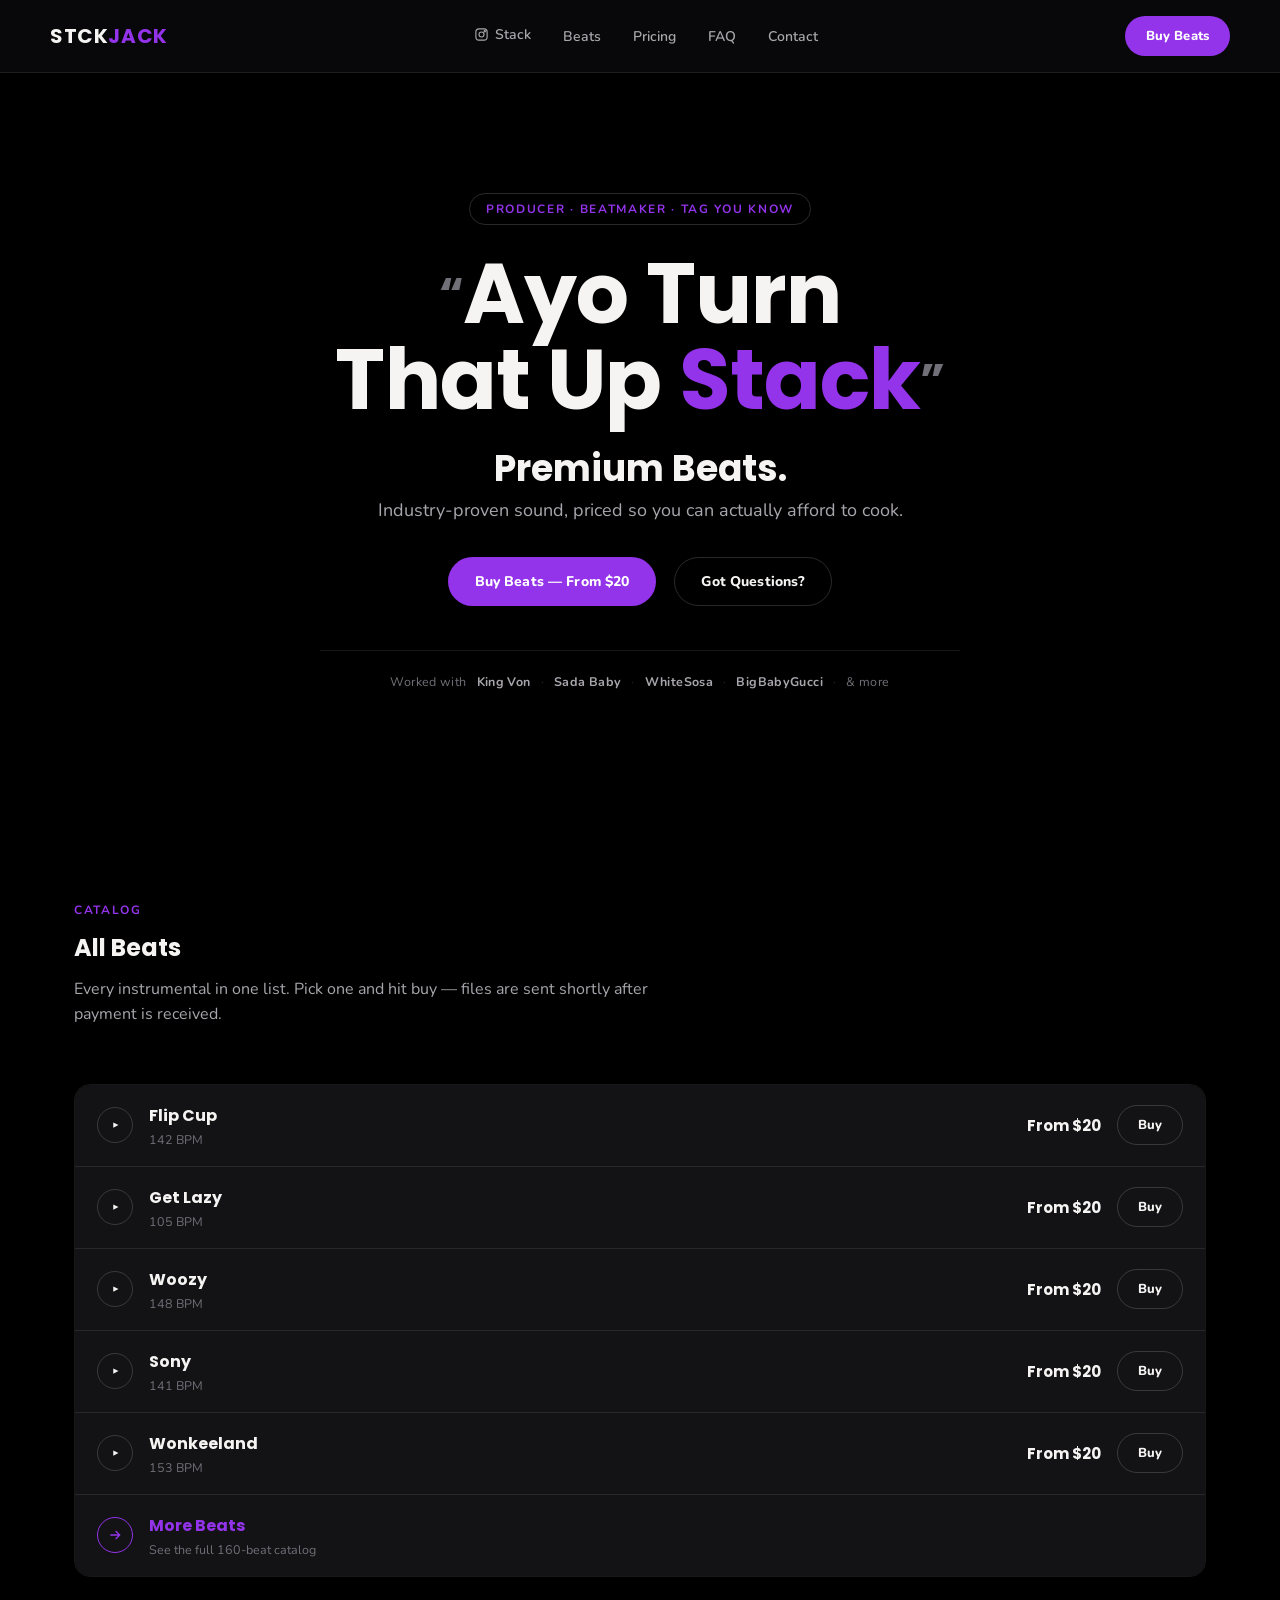
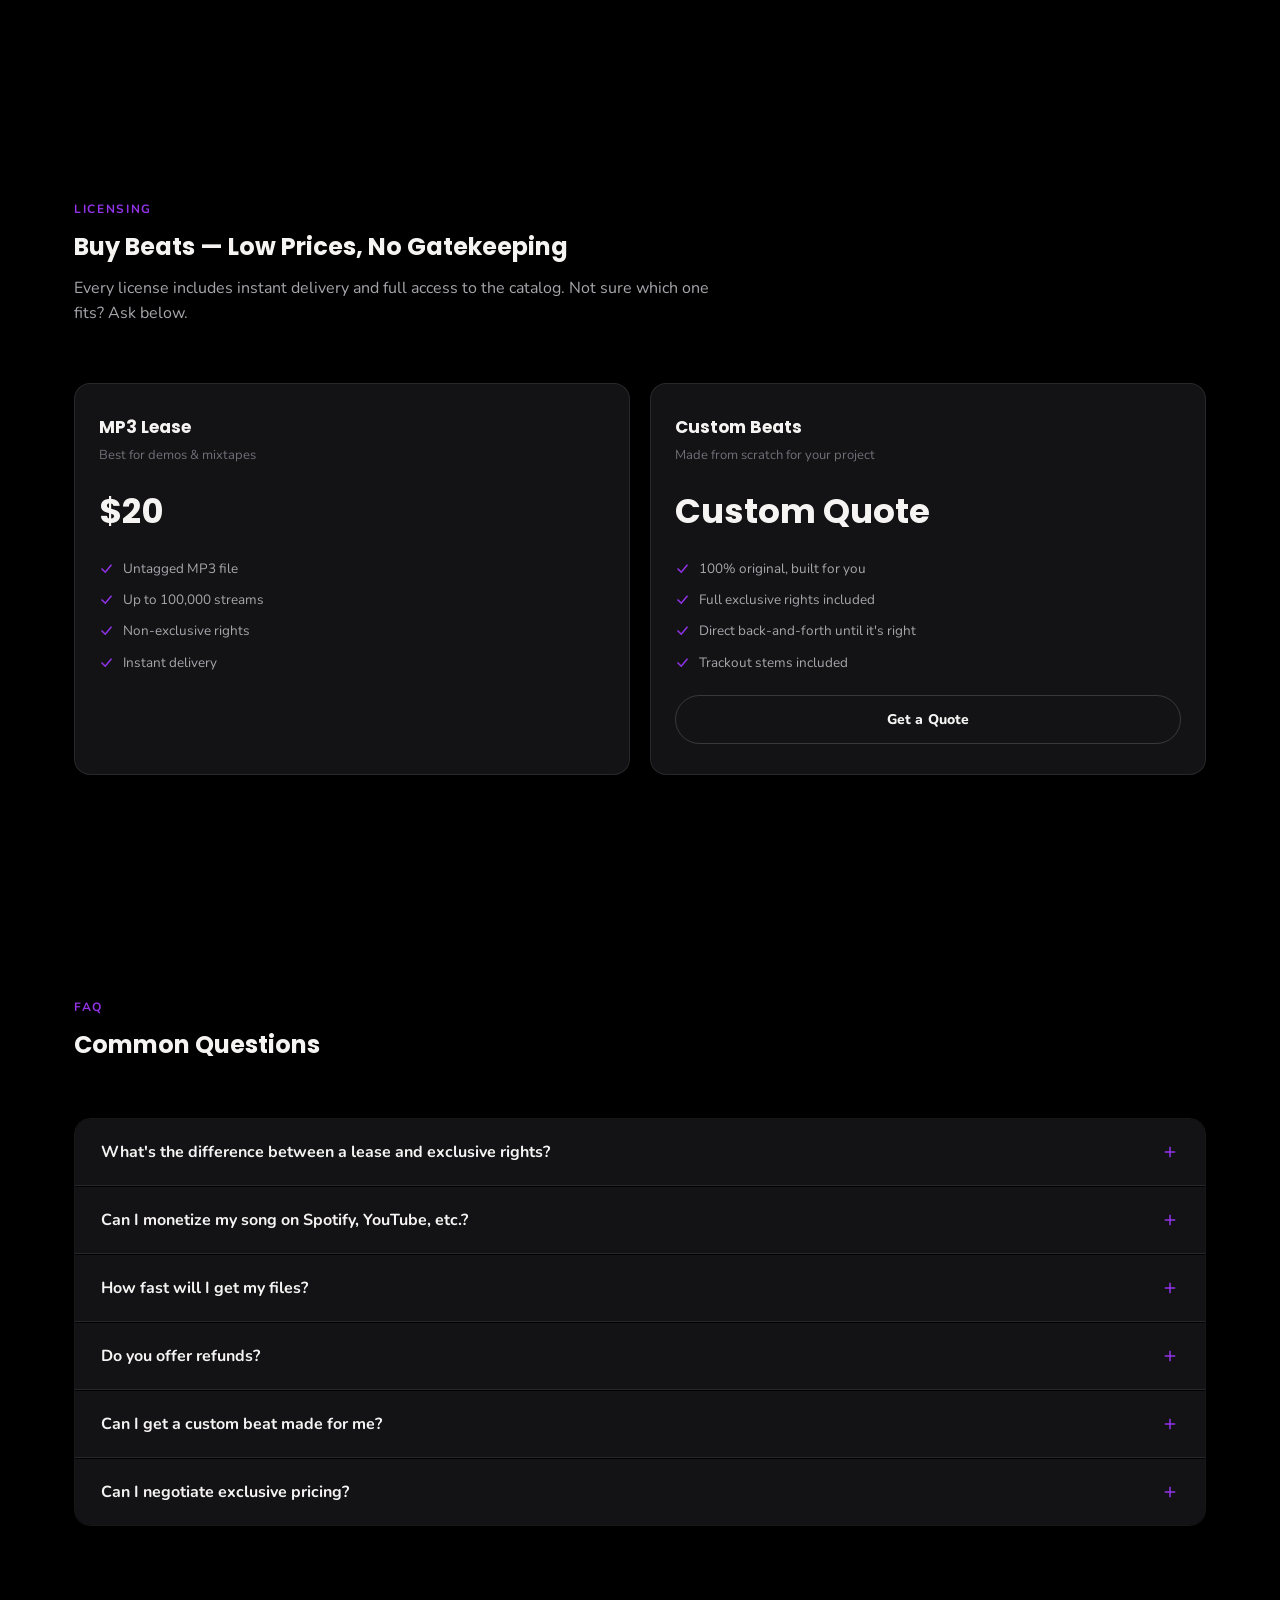
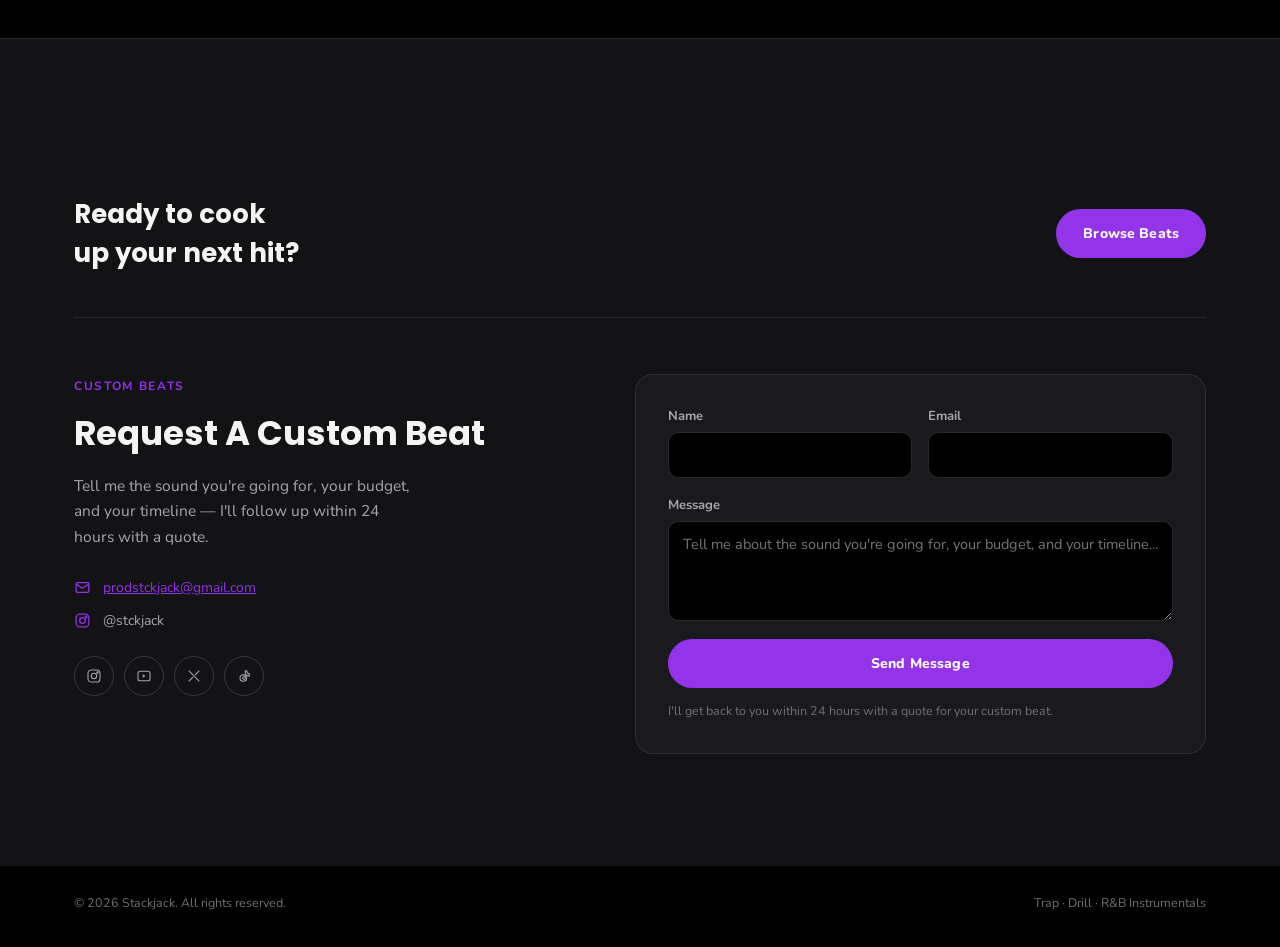
==== docs/index.html @ 5e38dd76 "Update catalog delivery note wording on both pages" ====
<!doctype html>
<html lang="en">
<head>
<meta charset="utf-8">
<meta name="viewport" content="width=device-width, initial-scale=1">
<title>Stackjack Beats</title>
<meta name="description" content="Trap, drill &amp; R&amp;B beats. Low prices, industry-proven sound.">
<link rel="preconnect" href="https://fonts.googleapis.com">
<link rel="stylesheet" href="https://fonts.googleapis.com/css2?family=Poppins:wght@500;600;700;800&family=Nunito:wght@400;600;700;800&display=swap">
<link rel="stylesheet" href="styles.css">
</head>
<body>
<nav class="nav">
  <div class="nav-inner">
    <a href="#top" class="logo"><span class="a">STCK</span><span class="b">JACK</span></a>
    <ul class="nav-links">
      <li>
        <a href="https://www.instagram.com/stckjack" target="_blank" rel="noopener" class="nav-ig">
          <svg width="15" height="15" viewBox="0 0 24 24" fill="none" stroke="currentColor" stroke-width="1.8"><rect x="3" y="3" width="18" height="18" rx="5"/><circle cx="12" cy="12" r="4"/><circle cx="17.2" cy="6.8" r="1"/></svg>
          Stack
        </a>
      </li>
      <li><a href="#beats">Beats</a></li>
      <li><a href="#pricing">Pricing</a></li>
      <li><a href="#faq">FAQ</a></li>
      <li><a href="#contact">Contact</a></li>
    </ul>
    <div class="nav-right">
      <a href="#beats" class="btn btn-primary btn-sm">Buy Beats</a>
    </div>
  </div>
</nav>

<header class="hero" id="top">
  <div class="hero-inner">
    <div class="hero-badge">
      <span class="eyebrow" style="padding:0;">Producer &middot; Beatmaker &middot; Tag You Know</span>
    </div>
    <h1 class="hero-headline">
      <span class="q">&ldquo;</span>Ayo Turn That Up <span class="hit">Stack</span><span class="q">&rdquo;</span>
    </h1>
    <p class="hero-sub"><span class="hero-sub-lead">Premium Beats.</span><br>Industry-proven sound, priced so you can actually afford to cook.</p>
    <div class="hero-ctas">
      <a href="#beats" class="btn btn-primary">Buy Beats &mdash; From $20</a>
      <a href="#faq" class="btn btn-ghost">Got Questions?</a>
    </div>
    <div class="hero-cred">
      <span>Worked with</span>
      <b>King Von</b><span class="dot">&middot;</span>
      <b>Sada Baby</b><span class="dot">&middot;</span>
      <b>WhiteSosa</b><span class="dot">&middot;</span>
      <b>BigBabyGucci</b><span class="dot">&middot;</span>
      <span>&amp; more</span>
    </div>
  </div>
</header>

<section class="section" id="beats">
  <div class="wrap">
    <div class="section-head">
      <span class="eyebrow">Catalog</span>
      <h2>All Beats</h2>
      <p>Every instrumental in one list. Pick one and hit buy — files are sent shortly after payment is received.</p>
    </div>
    <div class="beats-list">
      <!--
        ADD A BEAT: copy one .beat-row block (from <div class="beat-row"> to
        its closing </div>) and edit these spots:
          1. beat-row-title   -> the beat's name
          2. beat-row-tags    -> genre · BPM · key
          3. beat-row-price   -> what shows in the list
          4. data-beat        -> same name as the title (used in the email fallback)
          5. data-checkout-mp3 -> paste a Stripe Payment Link / Gumroad / Payhip URL
                                 here. Buy goes straight there -- leave it "" and Buy
                                 emails prodstckjack@gmail.com instead until you add
                                 one. (WAV Lease is turned off for now -- see beats.js
                                 if you bring it back later.)
          6. audio src        -> put a short (15-20s) MP3 preview clip in the
                                 previews/ folder next to this file, then set the
                                 <audio> tag's src to "previews/your-file-name.mp3".
                                 Previews load only when someone hits play (not on
                                 page load), so this scales fine to 100+ beats --
                                 unlike embedding audio directly in the page.
        Paste new blocks in any order — nothing else needs updating.
      -->
      <div class="beat-row">
        <button type="button" class="beat-row-play js-play" aria-label="Play preview of Flip Cup"><svg class="icon-play" width="14" height="14" viewBox="0 0 24 24" fill="none"><path d="M9 7.5L18 12L9 16.5V7.5Z" fill="currentColor"/></svg><svg class="icon-pause" width="14" height="14" viewBox="0 0 24 24" fill="none" style="display:none"><rect x="7" y="6" width="4" height="12" fill="currentColor"/><rect x="14" y="6" width="4" height="12" fill="currentColor"/></svg></button>
        <audio class="beat-audio" preload="none" src="previews/flip-cup.mp3"></audio>
        <div class="beat-row-info">
          <span class="beat-row-title">Flip Cup</span>
          <span class="beat-row-tags">142 BPM</span>
          <span class="beat-row-error">Preview unavailable — check the previews/ folder</span>
        </div>
        <span class="beat-row-price">From $20</span>
        <button type="button" class="btn btn-ghost btn-sm js-buy-track" data-beat="Flip Cup" data-checkout-mp3="">Buy</button>
      </div>
      <div class="beat-row">
        <button type="button" class="beat-row-play js-play" aria-label="Play preview of Get Lazy"><svg class="icon-play" width="14" height="14" viewBox="0 0 24 24" fill="none"><path d="M9 7.5L18 12L9 16.5V7.5Z" fill="currentColor"/></svg><svg class="icon-pause" width="14" height="14" viewBox="0 0 24 24" fill="none" style="display:none"><rect x="7" y="6" width="4" height="12" fill="currentColor"/><rect x="14" y="6" width="4" height="12" fill="currentColor"/></svg></button>
        <audio class="beat-audio" preload="none" src="previews/get-lazy.mp3"></audio>
        <div class="beat-row-info">
          <span class="beat-row-title">Get Lazy</span>
          <span class="beat-row-tags">105 BPM</span>
          <span class="beat-row-error">Preview unavailable — check the previews/ folder</span>
        </div>
        <span class="beat-row-price">From $20</span>
        <button type="button" class="btn btn-ghost btn-sm js-buy-track" data-beat="Get Lazy" data-checkout-mp3="">Buy</button>
      </div>
      <div class="beat-row">
        <button type="button" class="beat-row-play js-play" aria-label="Play preview of Woozy"><svg class="icon-play" width="14" height="14" viewBox="0 0 24 24" fill="none"><path d="M9 7.5L18 12L9 16.5V7.5Z" fill="currentColor"/></svg><svg class="icon-pause" width="14" height="14" viewBox="0 0 24 24" fill="none" style="display:none"><rect x="7" y="6" width="4" height="12" fill="currentColor"/><rect x="14" y="6" width="4" height="12" fill="currentColor"/></svg></button>
        <audio class="beat-audio" preload="none" src="previews/woozy.mp3"></audio>
        <div class="beat-row-info">
          <span class="beat-row-title">Woozy</span>
          <span class="beat-row-tags">148 BPM</span>
          <span class="beat-row-error">Preview unavailable — check the previews/ folder</span>
        </div>
        <span class="beat-row-price">From $20</span>
        <button type="button" class="btn btn-ghost btn-sm js-buy-track" data-beat="Woozy" data-checkout-mp3="">Buy</button>
      </div>
      <div class="beat-row">
        <button type="button" class="beat-row-play js-play" aria-label="Play preview of Sony"><svg class="icon-play" width="14" height="14" viewBox="0 0 24 24" fill="none"><path d="M9 7.5L18 12L9 16.5V7.5Z" fill="currentColor"/></svg><svg class="icon-pause" width="14" height="14" viewBox="0 0 24 24" fill="none" style="display:none"><rect x="7" y="6" width="4" height="12" fill="currentColor"/><rect x="14" y="6" width="4" height="12" fill="currentColor"/></svg></button>
        <audio class="beat-audio" preload="none" src="previews/sony.mp3"></audio>
        <div class="beat-row-info">
          <span class="beat-row-title">Sony</span>
          <span class="beat-row-tags">141 BPM</span>
          <span class="beat-row-error">Preview unavailable — check the previews/ folder</span>
        </div>
        <span class="beat-row-price">From $20</span>
        <button type="button" class="btn btn-ghost btn-sm js-buy-track" data-beat="Sony" data-checkout-mp3="">Buy</button>
      </div>
      <div class="beat-row">
        <button type="button" class="beat-row-play js-play" aria-label="Play preview of Wonkeeland"><svg class="icon-play" width="14" height="14" viewBox="0 0 24 24" fill="none"><path d="M9 7.5L18 12L9 16.5V7.5Z" fill="currentColor"/></svg><svg class="icon-pause" width="14" height="14" viewBox="0 0 24 24" fill="none" style="display:none"><rect x="7" y="6" width="4" height="12" fill="currentColor"/><rect x="14" y="6" width="4" height="12" fill="currentColor"/></svg></button>
        <audio class="beat-audio" preload="none" src="previews/wonkeeland.mp3"></audio>
        <div class="beat-row-info">
          <span class="beat-row-title">Wonkeeland</span>
          <span class="beat-row-tags">153 BPM</span>
          <span class="beat-row-error">Preview unavailable — check the previews/ folder</span>
        </div>
        <span class="beat-row-price">From $20</span>
        <button type="button" class="btn btn-ghost btn-sm js-buy-track" data-beat="Wonkeeland" data-checkout-mp3="">Buy</button>
      </div>
      <a href="beats.html" class="beat-row beat-row-more">
        <div class="beat-row-more-icon">
          <svg width="16" height="16" viewBox="0 0 24 24" fill="none" stroke="currentColor" stroke-width="2"><path d="M5 12h14M13 6l6 6-6 6"/></svg>
        </div>
        <div class="beat-row-info">
          <span class="beat-row-title">More Beats</span>
          <span class="beat-row-tags">See the full 160-beat catalog</span>
        </div>
      </a>
    </div>
  </div>
</section>

<section class="section" id="pricing">
  <div class="wrap">
    <div class="section-head">
      <span class="eyebrow">Licensing</span>
      <h2>Buy Beats — Low Prices, No Gatekeeping</h2>
      <p>Every license includes instant delivery and full access to the catalog. Not sure which one fits? Ask below.</p>
    </div>
    <div class="pricing-grid">
      <div class="price-card">
        <div class="price-head">
          <h3>MP3 Lease</h3>
          <p class="note">Best for demos &amp; mixtapes</p>
        </div>
        <div class="price-amount">$20</div>
        <ul class="price-features">
          <li><svg width="15" height="15" viewBox="0 0 24 24" fill="none" stroke="currentColor" stroke-width="2.4"><path d="M4 12l6 6L20 6"/></svg>Untagged MP3 file</li>
          <li><svg width="15" height="15" viewBox="0 0 24 24" fill="none" stroke="currentColor" stroke-width="2.4"><path d="M4 12l6 6L20 6"/></svg>Up to 100,000 streams</li>
          <li><svg width="15" height="15" viewBox="0 0 24 24" fill="none" stroke="currentColor" stroke-width="2.4"><path d="M4 12l6 6L20 6"/></svg>Non-exclusive rights</li>
          <li><svg width="15" height="15" viewBox="0 0 24 24" fill="none" stroke="currentColor" stroke-width="2.4"><path d="M4 12l6 6L20 6"/></svg>Instant delivery</li>
        </ul>
      </div>

      <div class="price-card">
        <div class="price-head">
          <h3>Custom Beats</h3>
          <p class="note">Made from scratch for your project</p>
        </div>
        <div class="price-amount">Custom Quote</div>
        <ul class="price-features">
          <li><svg width="15" height="15" viewBox="0 0 24 24" fill="none" stroke="currentColor" stroke-width="2.4"><path d="M4 12l6 6L20 6"/></svg>100% original, built for you</li>
          <li><svg width="15" height="15" viewBox="0 0 24 24" fill="none" stroke="currentColor" stroke-width="2.4"><path d="M4 12l6 6L20 6"/></svg>Full exclusive rights included</li>
          <li><svg width="15" height="15" viewBox="0 0 24 24" fill="none" stroke="currentColor" stroke-width="2.4"><path d="M4 12l6 6L20 6"/></svg>Direct back-and-forth until it's right</li>
          <li><svg width="15" height="15" viewBox="0 0 24 24" fill="none" stroke="currentColor" stroke-width="2.4"><path d="M4 12l6 6L20 6"/></svg>Trackout stems included</li>
        </ul>
        <button type="button" class="btn btn-ghost btn-block js-buy" data-license="Custom Beats">Get a Quote</button>
      </div>
    </div>
  </div>
</section>

<section class="section" id="faq">
  <div class="wrap">
    <div class="section-head">
      <span class="eyebrow">FAQ</span>
      <h2>Common Questions</h2>
    </div>
    <div class="faq-list">
      <div class="faq-item" data-open="false">
        <button type="button" class="faq-q">What's the difference between a lease and exclusive rights?
          <svg width="18" height="18" viewBox="0 0 24 24" fill="none" stroke="currentColor" stroke-width="2"><path d="M12 5v14M5 12h14"/></svg>
        </button>
        <div class="faq-a"><div class="faq-a-inner">A lease gives you non-exclusive use of a beat up to a set stream/sale cap — other artists can still license the same instrumental. Exclusive rights pull the beat from the store entirely and sell it to you only, with full ownership.</div></div>
      </div>
      <div class="faq-item" data-open="false">
        <button type="button" class="faq-q">Can I monetize my song on Spotify, YouTube, etc.?
          <svg width="18" height="18" viewBox="0 0 24 24" fill="none" stroke="currentColor" stroke-width="2"><path d="M12 5v14M5 12h14"/></svg>
        </button>
        <div class="faq-a"><div class="faq-a-inner">Yes. Every license — lease or exclusive — includes commercial use rights, so you can release, distribute, and monetize your song on any platform.</div></div>
      </div>
      <div class="faq-item" data-open="false">
        <button type="button" class="faq-q">How fast will I get my files?
          <svg width="18" height="18" viewBox="0 0 24 24" fill="none" stroke="currentColor" stroke-width="2"><path d="M12 5v14M5 12h14"/></svg>
        </button>
        <div class="faq-a"><div class="faq-a-inner">Fast — once your payment goes through, you'll get your beat by email, usually within a few hours.</div></div>
      </div>
      <div class="faq-item" data-open="false">
        <button type="button" class="faq-q">Do you offer refunds?
          <svg width="18" height="18" viewBox="0 0 24 24" fill="none" stroke="currentColor" stroke-width="2"><path d="M12 5v14M5 12h14"/></svg>
        </button>
        <div class="faq-a"><div class="faq-a-inner">Because files are delivered digitally, sales are final once a download link is sent. Message me before buying if you want to make sure a beat's the right fit first.</div></div>
      </div>
      <div class="faq-item" data-open="false">
        <button type="button" class="faq-q">Can I get a custom beat made for me?
          <svg width="18" height="18" viewBox="0 0 24 24" fill="none" stroke="currentColor" stroke-width="2"><path d="M12 5v14M5 12h14"/></svg>
        </button>
        <div class="faq-a"><div class="faq-a-inner">Absolutely — use the contact form below and let me know the sound you're going for, your budget, and your timeline.</div></div>
      </div>
      <div class="faq-item" data-open="false">
        <button type="button" class="faq-q">Can I negotiate exclusive pricing?
          <svg width="18" height="18" viewBox="0 0 24 24" fill="none" stroke="currentColor" stroke-width="2"><path d="M12 5v14M5 12h14"/></svg>
        </button>
        <div class="faq-a"><div class="faq-a-inner">Exclusive pricing depends on the beat and how it's already been used. Send a message with the beat name and I'll get back to you with a quote.</div></div>
      </div>
    </div>
  </div>
</section>

<section class="section contact-section" id="contact">
  <div class="wrap">
    <div class="footer-cta">
      <h3>Ready to cook up your next hit?</h3>
      <a href="#beats" class="btn btn-primary">Browse Beats</a>
    </div>
    <div class="contact-grid" style="margin-top:56px;">
      <div class="contact-copy">
        <span class="eyebrow">Custom Beats</span>
        <h2 style="margin-top:12px;">Request A Custom Beat</h2>
        <p>Tell me the sound you're going for, your budget, and your timeline — I'll follow up within 24 hours with a quote.</p>
        <div class="contact-detail">
          <svg width="17" height="17" viewBox="0 0 24 24" fill="none" stroke="currentColor" stroke-width="1.8"><rect x="3" y="5" width="18" height="14" rx="2"/><path d="M3 7l9 6 9-6"/></svg>
          <a href="mailto:prodstckjack@gmail.com">prodstckjack@gmail.com</a>
        </div>
        <div class="contact-detail">
          <svg width="17" height="17" viewBox="0 0 24 24" fill="none" stroke="currentColor" stroke-width="1.8"><rect x="3" y="3" width="18" height="18" rx="5"/><circle cx="12" cy="12" r="4"/><circle cx="17.2" cy="6.8" r="1"/></svg>
          <span>@stckjack</span>
        </div>
        <div class="social-row">
          <a href="#" class="social-btn" aria-label="Instagram">
            <svg width="16" height="16" viewBox="0 0 24 24" fill="none" stroke="currentColor" stroke-width="1.6"><rect x="3" y="3" width="18" height="18" rx="5"/><circle cx="12" cy="12" r="4"/><circle cx="17.2" cy="6.8" r="1"/></svg>
          </a>
          <a href="#" class="social-btn" aria-label="YouTube">
            <svg width="16" height="16" viewBox="0 0 24 24" fill="none" stroke="currentColor" stroke-width="1.6"><rect x="3" y="5" width="18" height="14" rx="3"/><path d="M10 9.5L14.5 12L10 14.5V9.5Z" fill="currentColor" stroke="none"/></svg>
          </a>
          <a href="#" class="social-btn" aria-label="X">
            <svg width="16" height="16" viewBox="0 0 24 24" fill="none" stroke="currentColor" stroke-width="1.6"><path d="M4 20L10.5 13.5M20 4L13.5 10.5M4 4L20 20"/></svg>
          </a>
          <a href="#" class="social-btn" aria-label="TikTok">
            <svg width="16" height="16" viewBox="0 0 24 24" fill="none" stroke="currentColor" stroke-width="1.6"><path d="M16 4c0 2.5 1.8 4.3 4 4.5V12c-1.5 0-2.9-.5-4-1.4V15a5 5 0 1 1-5-5c.3 0 .7 0 1 .1V13a2 2 0 1 0 2 2V4h2Z"/></svg>
          </a>
        </div>
      </div>

      <form class="form-card" id="contact-form">
        <input type="text" name="_gotcha" class="hp" tabindex="-1" autocomplete="off">
        <div class="field-row">
          <div class="field">
            <label for="f-name">Name</label>
            <input id="f-name" name="name" type="text" required autocomplete="name">
          </div>
          <div class="field">
            <label for="f-email">Email</label>
            <input id="f-email" name="email" type="email" required autocomplete="email">
          </div>
        </div>
        <div class="field">
          <label for="f-message">Message</label>
          <textarea id="f-message" name="message" required placeholder="Tell me about the sound you're going for, your budget, and your timeline..."></textarea>
        </div>
        <button type="submit" class="btn btn-primary btn-block" id="f-submit">Send Message</button>
        <div class="form-status" id="f-status" role="status"></div>
        <p class="form-note">I'll get back to you within 24 hours with a quote for your custom beat.</p>
      </form>
    </div>
  </div>
</section>

<footer>
  <div class="wrap">
    <div class="footer-bottom">
      <span>&copy; 2026 Stackjack. All rights reserved.</span>
      <span>Trap &middot; Drill &middot; R&amp;B Instrumentals</span>
    </div>
  </div>
</footer>

<script src="beats.js"></script>
<script>
  // FAQ accordion
  document.querySelectorAll('.faq-item').forEach(function(item){
    var btn = item.querySelector('.faq-q');
    var panel = item.querySelector('.faq-a');
    btn.addEventListener('click', function(){
      var isOpen = item.getAttribute('data-open') === 'true';
      document.querySelectorAll('.faq-item').forEach(function(other){
        other.setAttribute('data-open', 'false');
        other.querySelector('.faq-a').style.maxHeight = null;
      });
      if(!isOpen){
        item.setAttribute('data-open', 'true');
        panel.style.maxHeight = panel.scrollHeight + 'px';
      }
    });
  });

  // Pricing "Get a Quote" (Custom Beats) -> scroll to the contact form
  document.querySelectorAll('.js-buy').forEach(function(btn){
    btn.addEventListener('click', function(){
      document.getElementById('contact-form').scrollIntoView({ behavior: 'smooth', block: 'center' });
      document.getElementById('f-name').focus({ preventScroll: true });
    });
  });

  // Contact form submission (Formspree)
  // Replace FORMSPREE_ENDPOINT with your own form endpoint from https://formspree.io
  var FORMSPREE_ENDPOINT = 'https://formspree.io/f/mnpallye';

  var form = document.getElementById('contact-form');
  var statusEl = document.getElementById('f-status');
  var submitBtn = document.getElementById('f-submit');

  form.addEventListener('submit', function(e){
    e.preventDefault();

    if (form._gotcha.value) { return; } // honeypot

    statusEl.className = 'form-status';
    submitBtn.disabled = true;
    submitBtn.textContent = 'Sending...';

    fetch(FORMSPREE_ENDPOINT, {
      method: 'POST',
      headers: { 'Accept': 'application/json' },
      body: new FormData(form)
    }).then(function(res){
      if (res.ok) {
        statusEl.textContent = "Got it — I'll hit you back within 24 hours.";
        statusEl.className = 'form-status show ok';
        form.reset();
      } else {
        throw new Error('Form endpoint not configured');
      }
    }).catch(function(){
      statusEl.textContent = 'Something went wrong sending that — email me directly at prodstckjack@gmail.com instead.';
      statusEl.className = 'form-status show err';
    }).finally(function(){
      submitBtn.disabled = false;
      submitBtn.textContent = 'Send Message';
    });
  });
</script>
</body>
</html>
---- docs/styles.css ----
:root{
    --ink:#000000;
    --panel:#131316;
    --card:#1a1a1e;
    --card-hover:#1f1f24;
    --line:rgba(255,255,255,.09);
    --line-strong:rgba(255,255,255,.16);
    --paper:#f5f4f2;
    --smoke:#a8a6ac;
    --ash:#716f77;
    --accent:#9333ea;
    --accent-soft:rgba(147,51,234,.18);
    --on-accent:#ffffff;
    --success:#3ecf8e;
    --error:#ff6a5c;
    --disp:'Poppins',system-ui,sans-serif;
    --body:'Nunito',system-ui,sans-serif;
    --mono:'Nunito',system-ui,sans-serif;
    --max:1180px;
  }
  *{box-sizing:border-box;}
  html{scroll-behavior:smooth;}
  body{
    margin:0;
    background:var(--ink);
    color:var(--paper);
    font-family:var(--body);
    -webkit-font-smoothing:antialiased;
  }
  @media (prefers-reduced-motion: reduce){
    html{scroll-behavior:auto;}
    *{animation-duration:0.001ms !important; transition-duration:0.001ms !important;}
  }
  h1,h2,h3{font-family:var(--disp); margin:0; text-wrap:balance;}
  p{margin:0;}
  a{color:var(--accent);}
  img,svg{display:block; max-width:100%;}
  button{font-family:inherit;}
  ::selection{background:var(--accent); color:var(--on-accent);}
  :focus-visible{outline:2px solid var(--accent); outline-offset:3px; border-radius:4px;}

  .eyebrow{
    font-family:var(--mono);
    font-size:12px;
    letter-spacing:.14em;
    text-transform:uppercase;
    color:var(--accent);
    font-weight:700;
  }
  .wrap{max-width:var(--max); margin:0 auto; padding:0 24px;}
  .section{padding:112px 24px;}
  .section-head{display:flex; flex-direction:column; gap:12px; max-width:640px; margin-bottom:56px;}
  .section-head p{color:var(--smoke); font-size:16px; line-height:1.6;}

  /* buttons */
  .btn{
    display:inline-flex; align-items:center; justify-content:center; gap:8px;
    border-radius:999px; font-weight:800; font-size:14px; letter-spacing:.01em;
    padding:14px 26px; border:1px solid transparent; cursor:pointer;
    text-decoration:none; white-space:nowrap;
    transition:transform .15s ease, filter .15s ease, border-color .15s ease, background .15s ease, color .15s ease;
  }
  .btn-primary{background:var(--accent); color:var(--on-accent);}
  .btn-primary:hover{filter:brightness(1.1); transform:translateY(-1px);}
  .btn-ghost{background:transparent; color:var(--paper); border-color:var(--line-strong);}
  .btn-ghost:hover{border-color:var(--accent); color:var(--accent);}
  .btn-sm{padding:10px 20px; font-size:13px;}
  .btn-block{width:100%;}
  .btn[disabled]{opacity:.6; cursor:not-allowed; transform:none !important;}

  /* nav */
  .nav{
    position:sticky; top:0; z-index:50;
    display:flex; align-items:center; justify-content:space-between;
    padding:16px 24px; background:rgba(11,11,13,.78); backdrop-filter:blur(10px);
    border-bottom:1px solid var(--line);
  }
  .nav-inner{max-width:var(--max); margin:0 auto; width:100%; display:flex; align-items:center; justify-content:space-between;}
  .logo{font-family:var(--disp); font-weight:700; font-size:20px; letter-spacing:.03em; text-decoration:none;}
  .logo .a{color:var(--paper);}
  .logo .b{color:var(--accent);}
  .nav-links{display:flex; align-items:center; gap:32px; list-style:none; margin:0; padding:0;}
  .nav-links a{color:var(--smoke); text-decoration:none; font-size:14px; font-weight:600;}
  .nav-links a:hover{color:var(--paper);}
  .nav-ig{display:inline-flex; align-items:center; gap:6px;}
  .nav-right{display:flex; align-items:center; gap:24px;}
  .nav-toggle{display:none; background:none; border:none; color:var(--paper); padding:6px;}

  /* hero */
  .hero{
    position:relative; overflow:hidden;
    padding:120px 24px 100px;
    background:var(--ink);
  }
  .hero-inner{position:relative; max-width:800px; margin:0 auto; text-align:center; display:flex; flex-direction:column; align-items:center; gap:26px;}
  .hero-badge{
    display:inline-flex; align-items:center; gap:8px; padding:7px 16px;
    border:1px solid var(--line-strong); border-radius:999px;
  }
  .hero-headline{
    font-size:clamp(40px, 7.4vw, 84px); font-weight:700; line-height:1.02; letter-spacing:-.01em;
  }
  .hero-headline .q{color:var(--ash); font-size:.55em; vertical-align:.28em;}
  .hero-headline .hit{color:var(--accent);}
  .hero-sub{font-size:18px; line-height:1.6; color:var(--smoke); max-width:560px;}
  .hero-sub-lead{
    display:inline-block; margin-bottom:6px;
    font-family:var(--disp); font-size:clamp(26px, 3.6vw, 36px); font-weight:700;
    color:var(--paper); line-height:1.15;
  }
  .hero-ctas{display:flex; align-items:center; gap:18px; flex-wrap:wrap; justify-content:center; margin-top:6px;}
  .hero-cred{
    display:flex; align-items:center; gap:10px; flex-wrap:wrap; justify-content:center;
    font-family:var(--mono); font-size:12.5px; letter-spacing:.03em; color:var(--ash);
    margin-top:18px; padding-top:22px; border-top:1px solid var(--line); width:100%; max-width:640px;
  }
  .hero-cred b{color:var(--smoke); font-weight:700;}
  .hero-cred .dot{color:var(--line-strong);}

  /* beats list */
  .beats-list{display:flex; flex-direction:column; border:1px solid var(--line); border-radius:16px; overflow:hidden;}
  .beat-row{
    display:flex; align-items:center; gap:16px;
    padding:18px 22px; background:var(--panel); border-bottom:1px solid var(--line);
  }
  .beat-row:last-child{border-bottom:none;}
  .beat-row-play{
    flex-shrink:0; width:36px; height:36px; border-radius:50%;
    border:1.5px solid var(--line-strong); color:var(--paper);
    background:transparent; padding:0; cursor:pointer;
    display:flex; align-items:center; justify-content:center;
    transition:border-color .15s ease, color .15s ease;
  }
  .beat-row-play:hover{border-color:var(--accent); color:var(--accent);}
  .beat-row-info{flex:1; min-width:0; display:flex; flex-direction:column; gap:3px;}
  .beat-row-title{font-family:var(--disp); font-weight:700; font-size:16px; color:var(--paper);}
  .beat-row-tags{font-size:12.5px; color:var(--ash);}
  .beat-row-error{display:none; font-size:12px; color:var(--error); margin-top:2px;}
  .beat-row-price{font-family:var(--disp); font-weight:700; font-size:15px; color:var(--paper); white-space:nowrap;}
  .beat-row-more{text-decoration:none; cursor:pointer; transition:background .15s ease;}
  .beat-row-more:hover{background:var(--card-hover);}
  .beat-row-more-icon{
    flex-shrink:0; width:36px; height:36px; border-radius:50%;
    border:1.5px solid var(--accent); color:var(--accent);
    display:flex; align-items:center; justify-content:center;
  }
  .beat-row-more .beat-row-title{color:var(--accent);}

  /* page header (beats.html) */
  .page-header{padding:64px 24px 8px;}
  .page-header .section-head{margin-bottom:0;}
  .back-link{
    display:inline-flex; align-items:center; gap:6px;
    font-size:13px; font-weight:700; color:var(--smoke); text-decoration:none;
    margin-bottom:18px;
  }
  .back-link:hover{color:var(--accent);}

  /* pricing */
  .pricing-grid{display:grid; grid-template-columns:repeat(2, minmax(0,1fr)); gap:20px;}
  .price-card{
    position:relative; background:var(--panel); border:1px solid var(--line); border-radius:16px;
    padding:30px 24px; display:flex; flex-direction:column; gap:22px;
  }
  .price-card.featured{border-color:var(--accent); background:linear-gradient(180deg, var(--accent-soft), var(--panel) 60%);}
  .price-tag{
    position:absolute; top:-13px; left:24px; background:var(--accent); color:var(--on-accent);
    font-family:var(--mono); font-size:11px; font-weight:700; letter-spacing:.06em;
    padding:5px 12px; border-radius:999px; text-transform:uppercase;
  }
  .price-head h3{font-size:17px; font-weight:700; margin-bottom:6px;}
  .price-head .note{font-size:13px; color:var(--ash);}
  .price-amount{font-family:var(--disp); font-size:34px; font-weight:700;}
  .price-amount span{font-family:var(--body); font-size:14px; color:var(--ash); font-weight:600;}
  .price-features{list-style:none; margin:0; padding:0; display:flex; flex-direction:column; gap:11px;}
  .price-features li{display:flex; align-items:flex-start; gap:9px; font-size:13.5px; color:var(--smoke); line-height:1.5;}
  .price-features svg{flex-shrink:0; margin-top:2px; color:var(--accent);}

  /* faq */
  .faq-list{display:flex; flex-direction:column; gap:1px; border:1px solid var(--line); border-radius:16px; overflow:hidden;}
  .faq-item{background:var(--panel); border-bottom:1px solid var(--line);}
  .faq-item:last-child{border-bottom:none;}
  .faq-q{
    width:100%; text-align:left; background:none; border:none; color:var(--paper);
    display:flex; align-items:center; justify-content:space-between; gap:16px;
    padding:22px 26px; font-size:16px; font-weight:700; cursor:pointer;
  }
  .faq-q svg{flex-shrink:0; color:var(--accent); transition:transform .2s ease;}
  .faq-item[data-open="true"] .faq-q svg{transform:rotate(45deg);}
  .faq-a{max-height:0; overflow:hidden; transition:max-height .25s ease;}
  .faq-a-inner{padding:0 26px 24px; font-size:14.5px; color:var(--smoke); line-height:1.65; max-width:74ch;}

  /* contact / footer */
  .contact-section{background:var(--panel); border-top:1px solid var(--line);}
  .contact-grid{display:grid; grid-template-columns:1fr 1.15fr; gap:64px;}
  .contact-copy h2{font-size:clamp(26px,3.2vw,34px); margin-bottom:14px;}
  .contact-copy p{color:var(--smoke); font-size:15.5px; line-height:1.65; margin-bottom:28px; max-width:38ch;}
  .contact-detail{display:flex; align-items:center; gap:12px; font-size:14px; color:var(--smoke); margin-bottom:14px;}
  .contact-detail svg{color:var(--accent); flex-shrink:0;}
  .social-row{display:flex; gap:10px; margin-top:26px;}
  .social-btn{
    width:40px; height:40px; border-radius:50%; border:1px solid var(--line-strong);
    display:flex; align-items:center; justify-content:center; color:var(--smoke); text-decoration:none;
    transition:border-color .15s ease, color .15s ease;
  }
  .social-btn:hover{border-color:var(--accent); color:var(--accent);}

  .form-card{background:var(--card); border:1px solid var(--line); border-radius:18px; padding:32px;}
  .field{display:flex; flex-direction:column; gap:7px; margin-bottom:18px;}
  .field label{font-size:13px; font-weight:700; color:var(--smoke);}
  .field input, .field select, .field textarea{
    background:var(--ink); border:1px solid var(--line-strong); border-radius:10px;
    padding:12px 14px; color:var(--paper); font-family:inherit; font-size:14.5px;
  }
  .field input:focus, .field select:focus, .field textarea:focus{border-color:var(--accent); outline:none;}
  .field textarea{resize:vertical; min-height:100px;}
  .field-row{display:grid; grid-template-columns:1fr 1fr; gap:16px;}
  .form-note{font-size:12.5px; color:var(--ash); margin-top:14px; line-height:1.5;}
  .form-status{font-size:14px; font-weight:600; margin-top:14px; display:none; padding:12px 14px; border-radius:10px;}
  .form-status.show{display:block;}
  .form-status.ok{background:rgba(62,207,142,.12); color:var(--success);}
  .form-status.err{background:rgba(255,106,92,.12); color:var(--error);}
  .hp{position:absolute; left:-9999px; width:1px; height:1px; overflow:hidden;}

  .footer-cta{
    display:flex; align-items:center; justify-content:space-between; gap:20px; flex-wrap:wrap;
    padding:44px 0; border-bottom:1px solid var(--line);
  }
  .footer-cta h3{font-size:clamp(20px,2.4vw,26px); max-width:420px;}
  .footer-bottom{
    display:flex; align-items:center; justify-content:space-between; gap:16px; flex-wrap:wrap;
    padding-top:28px; font-size:12.5px; color:var(--ash);
  }
  footer .wrap{padding-top:0; padding-bottom:36px;}

  @media (max-width:980px){
    .contact-grid{grid-template-columns:1fr; gap:40px;}
  }
  @media (max-width:720px){
    .nav-links{display:none;}
    .section{padding:80px 20px;}
    .pricing-grid{grid-template-columns:1fr;}
    .field-row{grid-template-columns:1fr;}
    .hero{padding:100px 20px 72px;}
    .beat-row{flex-wrap:wrap; padding:16px 18px;}
    .beat-row-info{min-width:140px;}
    .beat-row-price{margin-left:auto;}
  }
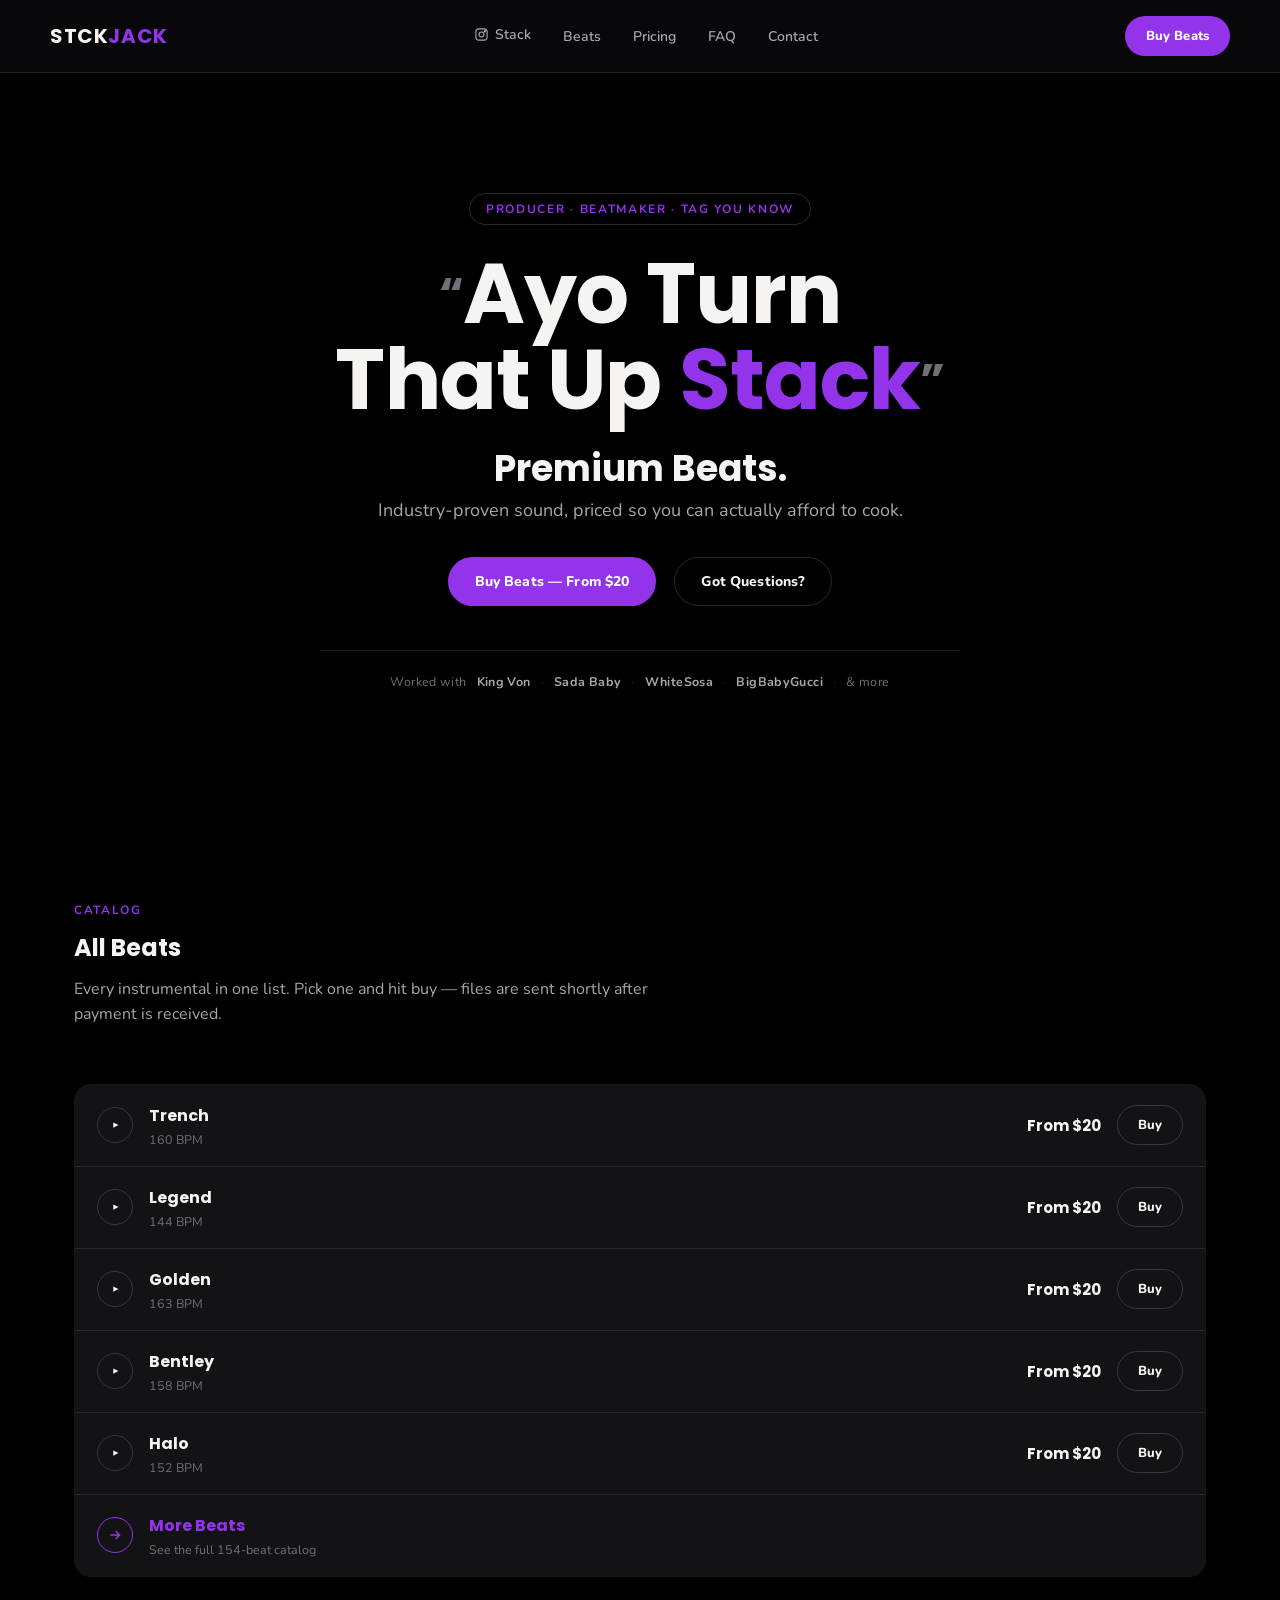
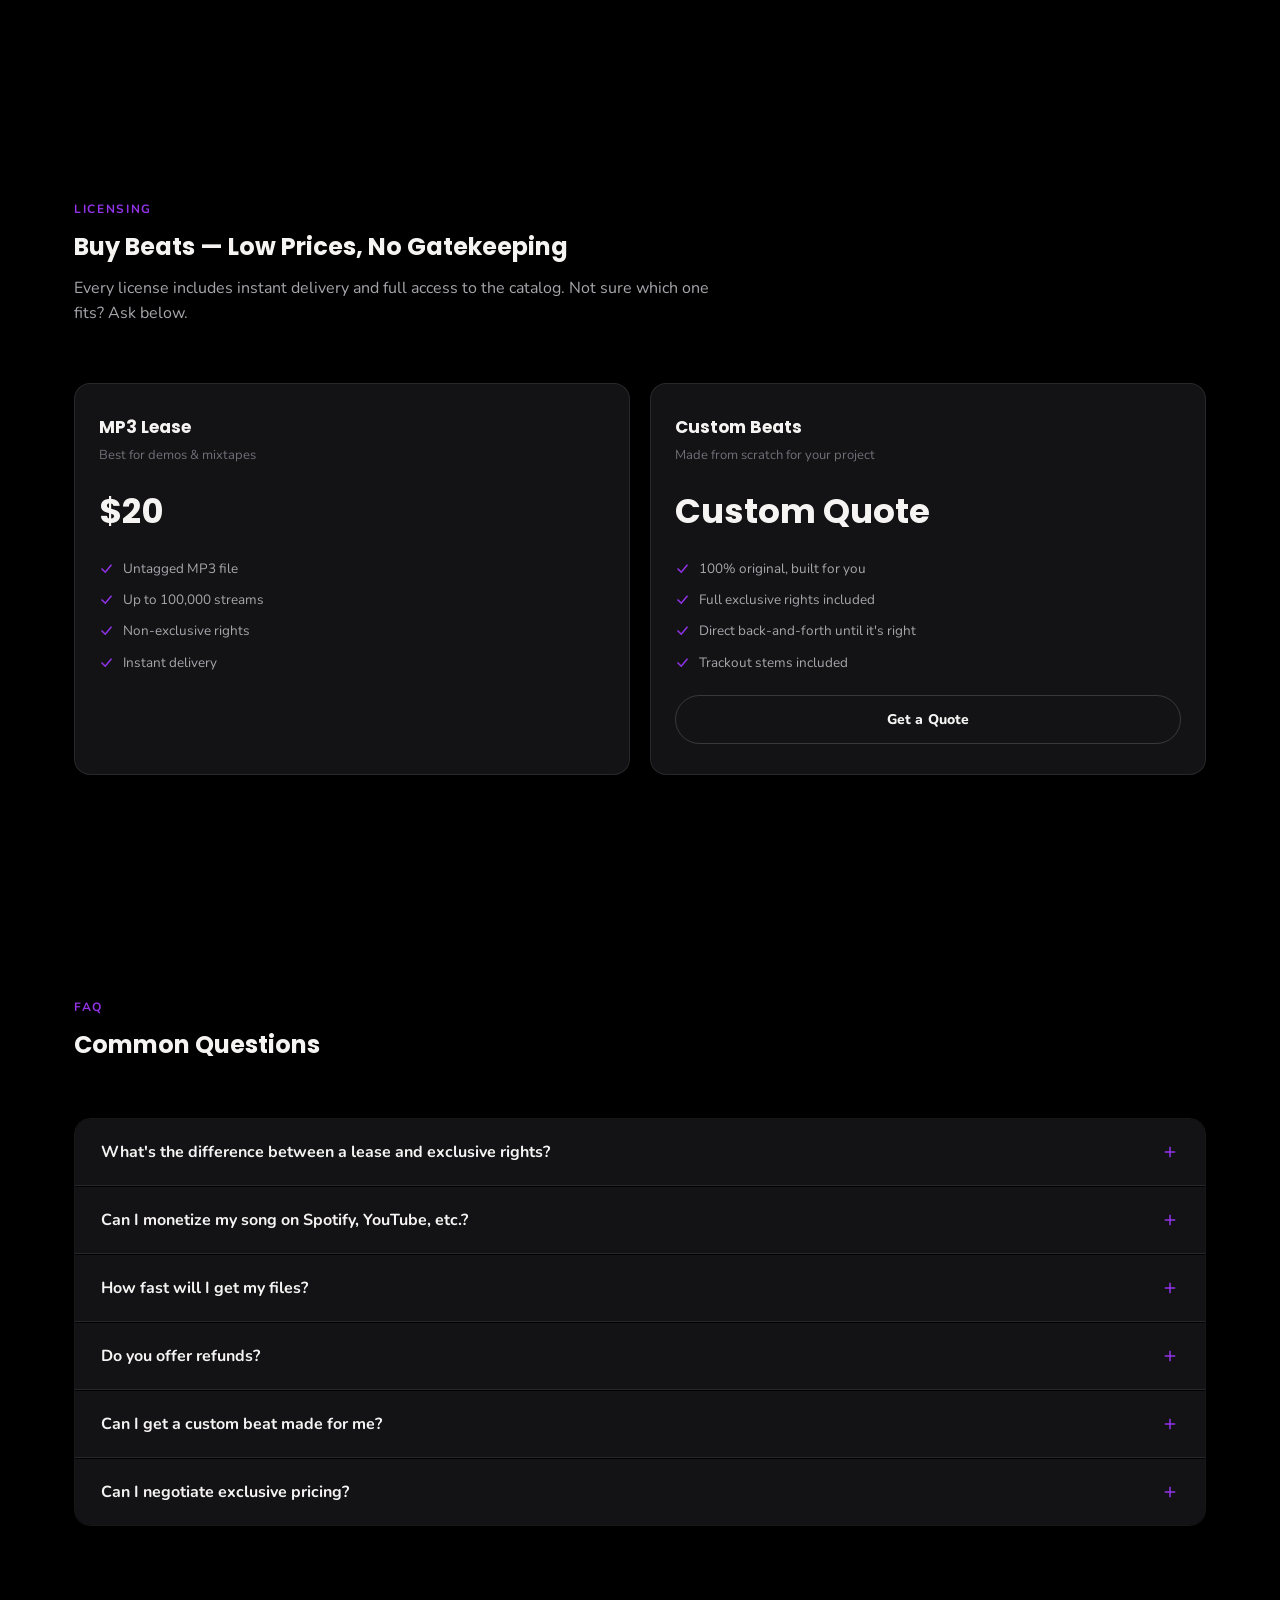
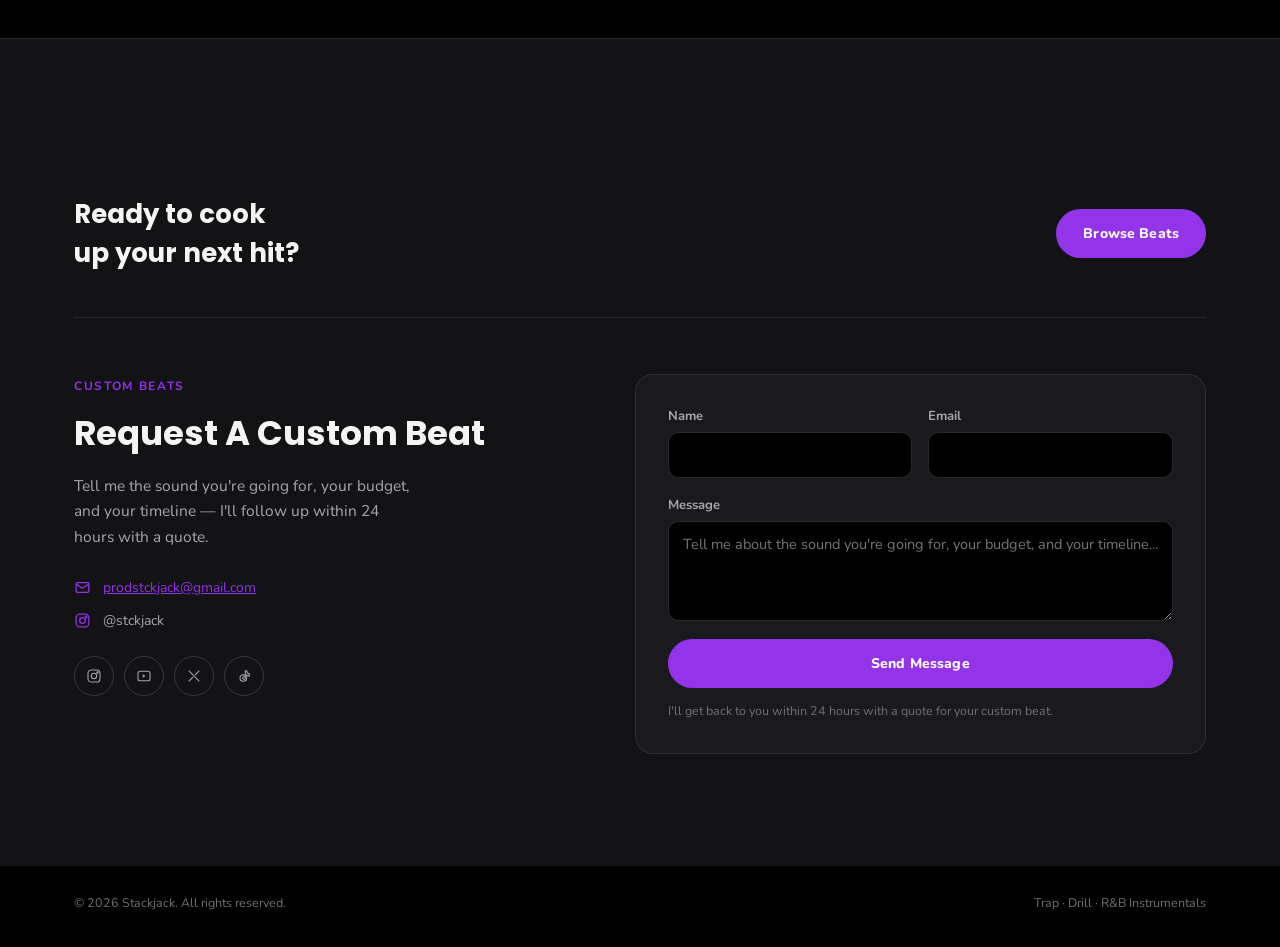
==== commit 612c9a7f: "Remove 6 beats not covered by the Zapier delivery mapping Flip Cup, Get Lazy, Woozy, Sony, Wonkeelan" ====
--- a/docs/index.html
+++ b/docs/index.html
@@ -84,59 +84,59 @@
         Paste new blocks in any order — nothing else needs updating.
       -->
       <div class="beat-row">
-        <button type="button" class="beat-row-play js-play" aria-label="Play preview of Flip Cup"><svg class="icon-play" width="14" height="14" viewBox="0 0 24 24" fill="none"><path d="M9 7.5L18 12L9 16.5V7.5Z" fill="currentColor"/></svg><svg class="icon-pause" width="14" height="14" viewBox="0 0 24 24" fill="none" style="display:none"><rect x="7" y="6" width="4" height="12" fill="currentColor"/><rect x="14" y="6" width="4" height="12" fill="currentColor"/></svg></button>
-        <audio class="beat-audio" preload="none" src="previews/flip-cup.mp3"></audio>
-        <div class="beat-row-info">
-          <span class="beat-row-title">Flip Cup</span>
-          <span class="beat-row-tags">142 BPM</span>
-          <span class="beat-row-error">Preview unavailable — check the previews/ folder</span>
-        </div>
-        <span class="beat-row-price">From $20</span>
-        <button type="button" class="btn btn-ghost btn-sm js-buy-track" data-beat="Flip Cup" data-checkout-mp3="">Buy</button>
-      </div>
-      <div class="beat-row">
-        <button type="button" class="beat-row-play js-play" aria-label="Play preview of Get Lazy"><svg class="icon-play" width="14" height="14" viewBox="0 0 24 24" fill="none"><path d="M9 7.5L18 12L9 16.5V7.5Z" fill="currentColor"/></svg><svg class="icon-pause" width="14" height="14" viewBox="0 0 24 24" fill="none" style="display:none"><rect x="7" y="6" width="4" height="12" fill="currentColor"/><rect x="14" y="6" width="4" height="12" fill="currentColor"/></svg></button>
-        <audio class="beat-audio" preload="none" src="previews/get-lazy.mp3"></audio>
-        <div class="beat-row-info">
-          <span class="beat-row-title">Get Lazy</span>
-          <span class="beat-row-tags">105 BPM</span>
-          <span class="beat-row-error">Preview unavailable — check the previews/ folder</span>
-        </div>
-        <span class="beat-row-price">From $20</span>
-        <button type="button" class="btn btn-ghost btn-sm js-buy-track" data-beat="Get Lazy" data-checkout-mp3="">Buy</button>
-      </div>
-      <div class="beat-row">
-        <button type="button" class="beat-row-play js-play" aria-label="Play preview of Woozy"><svg class="icon-play" width="14" height="14" viewBox="0 0 24 24" fill="none"><path d="M9 7.5L18 12L9 16.5V7.5Z" fill="currentColor"/></svg><svg class="icon-pause" width="14" height="14" viewBox="0 0 24 24" fill="none" style="display:none"><rect x="7" y="6" width="4" height="12" fill="currentColor"/><rect x="14" y="6" width="4" height="12" fill="currentColor"/></svg></button>
-        <audio class="beat-audio" preload="none" src="previews/woozy.mp3"></audio>
-        <div class="beat-row-info">
-          <span class="beat-row-title">Woozy</span>
-          <span class="beat-row-tags">148 BPM</span>
-          <span class="beat-row-error">Preview unavailable — check the previews/ folder</span>
-        </div>
-        <span class="beat-row-price">From $20</span>
-        <button type="button" class="btn btn-ghost btn-sm js-buy-track" data-beat="Woozy" data-checkout-mp3="">Buy</button>
-      </div>
-      <div class="beat-row">
-        <button type="button" class="beat-row-play js-play" aria-label="Play preview of Sony"><svg class="icon-play" width="14" height="14" viewBox="0 0 24 24" fill="none"><path d="M9 7.5L18 12L9 16.5V7.5Z" fill="currentColor"/></svg><svg class="icon-pause" width="14" height="14" viewBox="0 0 24 24" fill="none" style="display:none"><rect x="7" y="6" width="4" height="12" fill="currentColor"/><rect x="14" y="6" width="4" height="12" fill="currentColor"/></svg></button>
-        <audio class="beat-audio" preload="none" src="previews/sony.mp3"></audio>
-        <div class="beat-row-info">
-          <span class="beat-row-title">Sony</span>
-          <span class="beat-row-tags">141 BPM</span>
-          <span class="beat-row-error">Preview unavailable — check the previews/ folder</span>
-        </div>
-        <span class="beat-row-price">From $20</span>
-        <button type="button" class="btn btn-ghost btn-sm js-buy-track" data-beat="Sony" data-checkout-mp3="">Buy</button>
-      </div>
-      <div class="beat-row">
-        <button type="button" class="beat-row-play js-play" aria-label="Play preview of Wonkeeland"><svg class="icon-play" width="14" height="14" viewBox="0 0 24 24" fill="none"><path d="M9 7.5L18 12L9 16.5V7.5Z" fill="currentColor"/></svg><svg class="icon-pause" width="14" height="14" viewBox="0 0 24 24" fill="none" style="display:none"><rect x="7" y="6" width="4" height="12" fill="currentColor"/><rect x="14" y="6" width="4" height="12" fill="currentColor"/></svg></button>
-        <audio class="beat-audio" preload="none" src="previews/wonkeeland.mp3"></audio>
-        <div class="beat-row-info">
-          <span class="beat-row-title">Wonkeeland</span>
-          <span class="beat-row-tags">153 BPM</span>
-          <span class="beat-row-error">Preview unavailable — check the previews/ folder</span>
-        </div>
-        <span class="beat-row-price">From $20</span>
-        <button type="button" class="btn btn-ghost btn-sm js-buy-track" data-beat="Wonkeeland" data-checkout-mp3="">Buy</button>
+        <button type="button" class="beat-row-play js-play" aria-label="Play preview of Trench"><svg class="icon-play" width="14" height="14" viewBox="0 0 24 24" fill="none"><path d="M9 7.5L18 12L9 16.5V7.5Z" fill="currentColor"/></svg><svg class="icon-pause" width="14" height="14" viewBox="0 0 24 24" fill="none" style="display:none"><rect x="7" y="6" width="4" height="12" fill="currentColor"/><rect x="14" y="6" width="4" height="12" fill="currentColor"/></svg></button>
+        <audio class="beat-audio" preload="none" src="previews/trench.mp3"></audio>
+        <div class="beat-row-info">
+          <span class="beat-row-title">Trench</span>
+          <span class="beat-row-tags">160 BPM</span>
+          <span class="beat-row-error">Preview unavailable — check the previews/ folder</span>
+        </div>
+        <span class="beat-row-price">From $20</span>
+        <button type="button" class="btn btn-ghost btn-sm js-buy-track" data-beat="Trench" data-checkout-mp3="">Buy</button>
+      </div>
+      <div class="beat-row">
+        <button type="button" class="beat-row-play js-play" aria-label="Play preview of Legend"><svg class="icon-play" width="14" height="14" viewBox="0 0 24 24" fill="none"><path d="M9 7.5L18 12L9 16.5V7.5Z" fill="currentColor"/></svg><svg class="icon-pause" width="14" height="14" viewBox="0 0 24 24" fill="none" style="display:none"><rect x="7" y="6" width="4" height="12" fill="currentColor"/><rect x="14" y="6" width="4" height="12" fill="currentColor"/></svg></button>
+        <audio class="beat-audio" preload="none" src="previews/legend.mp3"></audio>
+        <div class="beat-row-info">
+          <span class="beat-row-title">Legend</span>
+          <span class="beat-row-tags">144 BPM</span>
+          <span class="beat-row-error">Preview unavailable — check the previews/ folder</span>
+        </div>
+        <span class="beat-row-price">From $20</span>
+        <button type="button" class="btn btn-ghost btn-sm js-buy-track" data-beat="Legend" data-checkout-mp3="">Buy</button>
+      </div>
+      <div class="beat-row">
+        <button type="button" class="beat-row-play js-play" aria-label="Play preview of Golden"><svg class="icon-play" width="14" height="14" viewBox="0 0 24 24" fill="none"><path d="M9 7.5L18 12L9 16.5V7.5Z" fill="currentColor"/></svg><svg class="icon-pause" width="14" height="14" viewBox="0 0 24 24" fill="none" style="display:none"><rect x="7" y="6" width="4" height="12" fill="currentColor"/><rect x="14" y="6" width="4" height="12" fill="currentColor"/></svg></button>
+        <audio class="beat-audio" preload="none" src="previews/golden.mp3"></audio>
+        <div class="beat-row-info">
+          <span class="beat-row-title">Golden</span>
+          <span class="beat-row-tags">163 BPM</span>
+          <span class="beat-row-error">Preview unavailable — check the previews/ folder</span>
+        </div>
+        <span class="beat-row-price">From $20</span>
+        <button type="button" class="btn btn-ghost btn-sm js-buy-track" data-beat="Golden" data-checkout-mp3="">Buy</button>
+      </div>
+      <div class="beat-row">
+        <button type="button" class="beat-row-play js-play" aria-label="Play preview of Bentley"><svg class="icon-play" width="14" height="14" viewBox="0 0 24 24" fill="none"><path d="M9 7.5L18 12L9 16.5V7.5Z" fill="currentColor"/></svg><svg class="icon-pause" width="14" height="14" viewBox="0 0 24 24" fill="none" style="display:none"><rect x="7" y="6" width="4" height="12" fill="currentColor"/><rect x="14" y="6" width="4" height="12" fill="currentColor"/></svg></button>
+        <audio class="beat-audio" preload="none" src="previews/bentley.mp3"></audio>
+        <div class="beat-row-info">
+          <span class="beat-row-title">Bentley</span>
+          <span class="beat-row-tags">158 BPM</span>
+          <span class="beat-row-error">Preview unavailable — check the previews/ folder</span>
+        </div>
+        <span class="beat-row-price">From $20</span>
+        <button type="button" class="btn btn-ghost btn-sm js-buy-track" data-beat="Bentley" data-checkout-mp3="">Buy</button>
+      </div>
+      <div class="beat-row">
+        <button type="button" class="beat-row-play js-play" aria-label="Play preview of Halo"><svg class="icon-play" width="14" height="14" viewBox="0 0 24 24" fill="none"><path d="M9 7.5L18 12L9 16.5V7.5Z" fill="currentColor"/></svg><svg class="icon-pause" width="14" height="14" viewBox="0 0 24 24" fill="none" style="display:none"><rect x="7" y="6" width="4" height="12" fill="currentColor"/><rect x="14" y="6" width="4" height="12" fill="currentColor"/></svg></button>
+        <audio class="beat-audio" preload="none" src="previews/halo.mp3"></audio>
+        <div class="beat-row-info">
+          <span class="beat-row-title">Halo</span>
+          <span class="beat-row-tags">152 BPM</span>
+          <span class="beat-row-error">Preview unavailable — check the previews/ folder</span>
+        </div>
+        <span class="beat-row-price">From $20</span>
+        <button type="button" class="btn btn-ghost btn-sm js-buy-track" data-beat="Halo" data-checkout-mp3="">Buy</button>
       </div>
       <a href="beats.html" class="beat-row beat-row-more">
         <div class="beat-row-more-icon">
@@ -144,7 +144,7 @@
         </div>
         <div class="beat-row-info">
           <span class="beat-row-title">More Beats</span>
-          <span class="beat-row-tags">See the full 160-beat catalog</span>
+          <span class="beat-row-tags">See the full 154-beat catalog</span>
         </div>
       </a>
     </div>
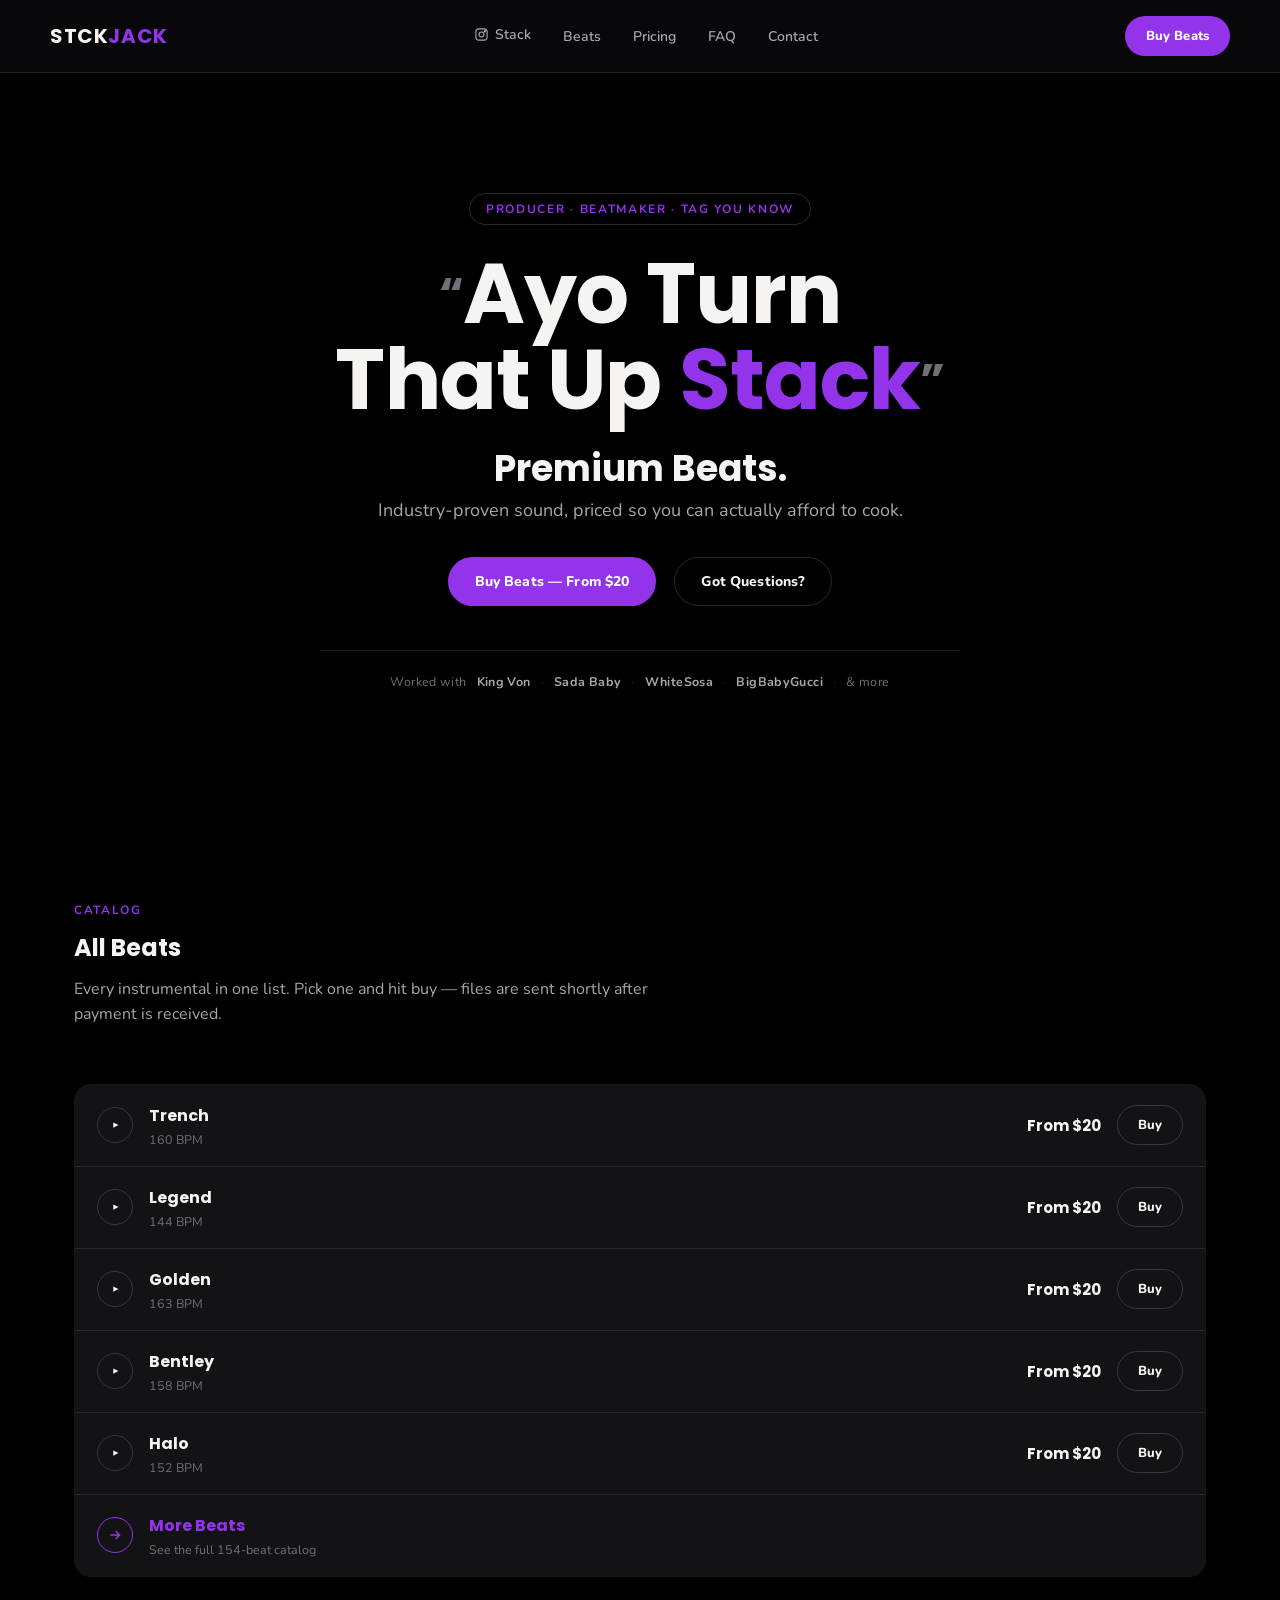
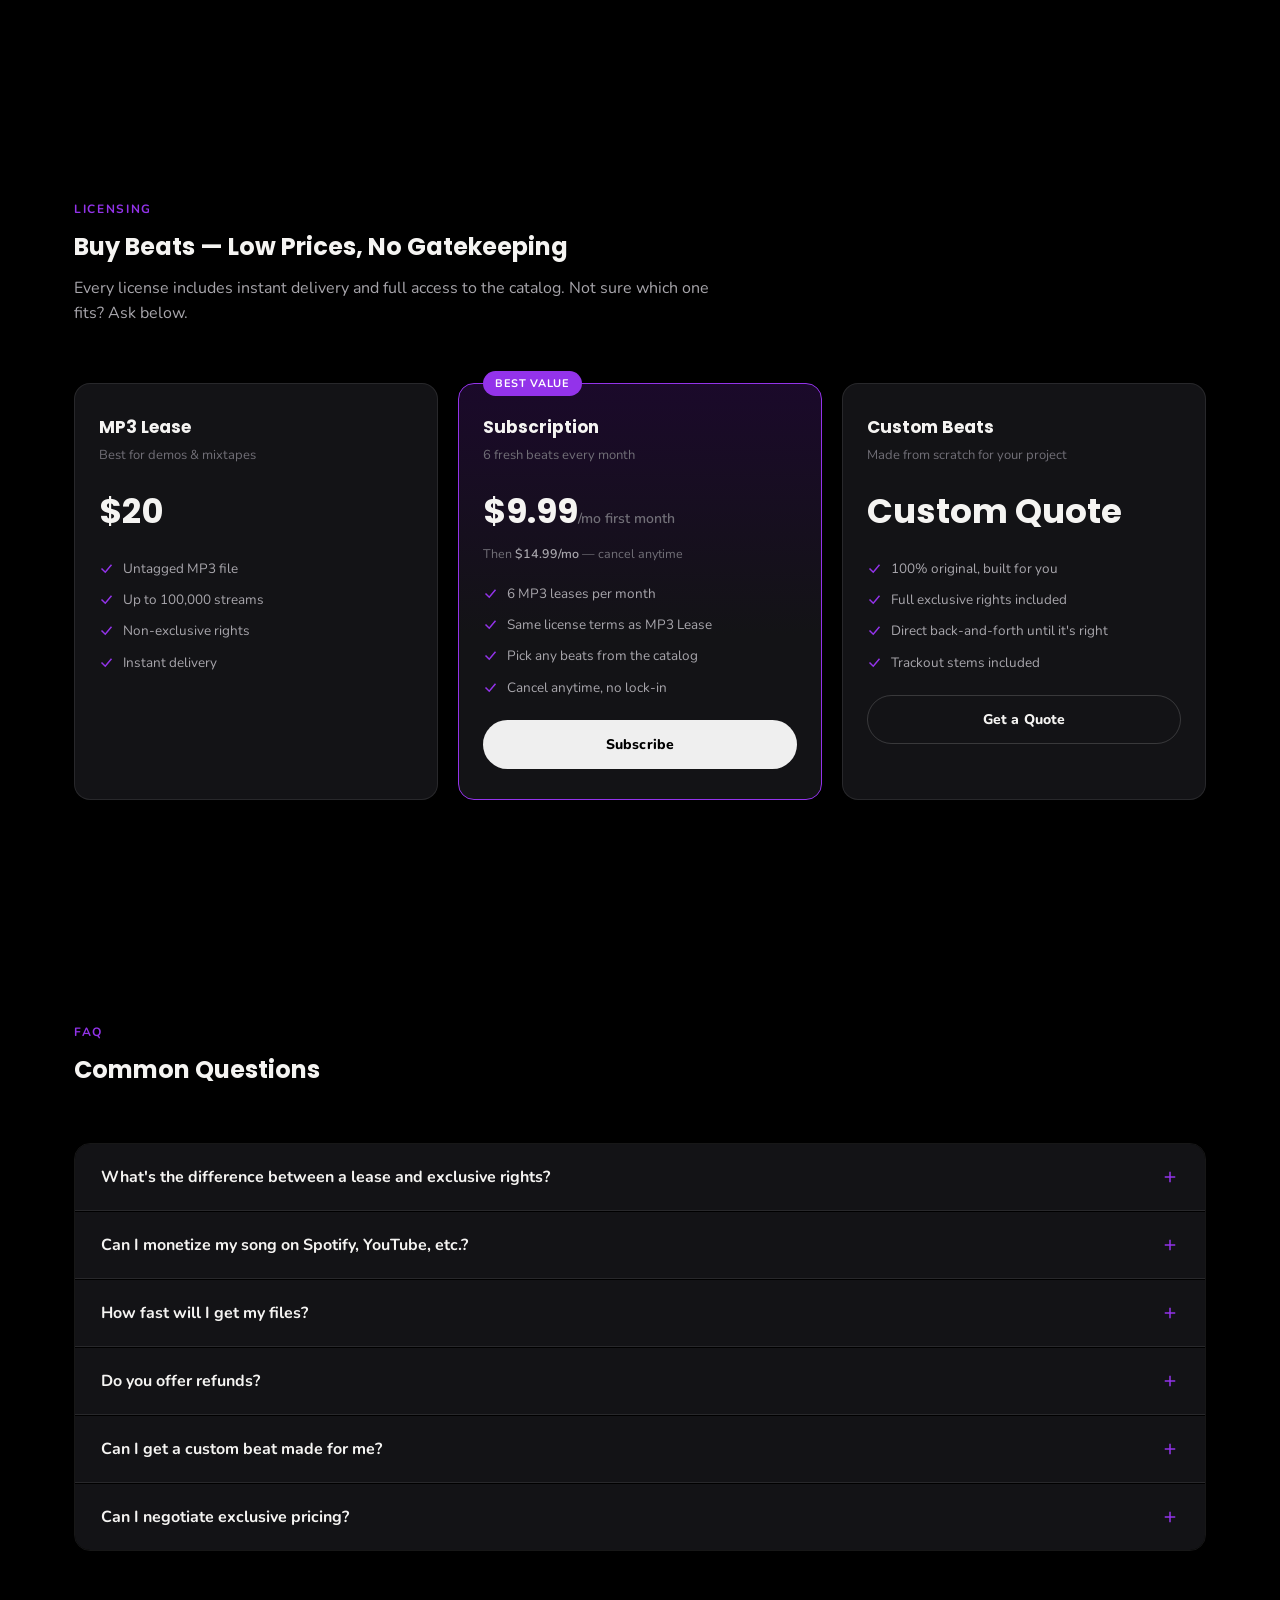
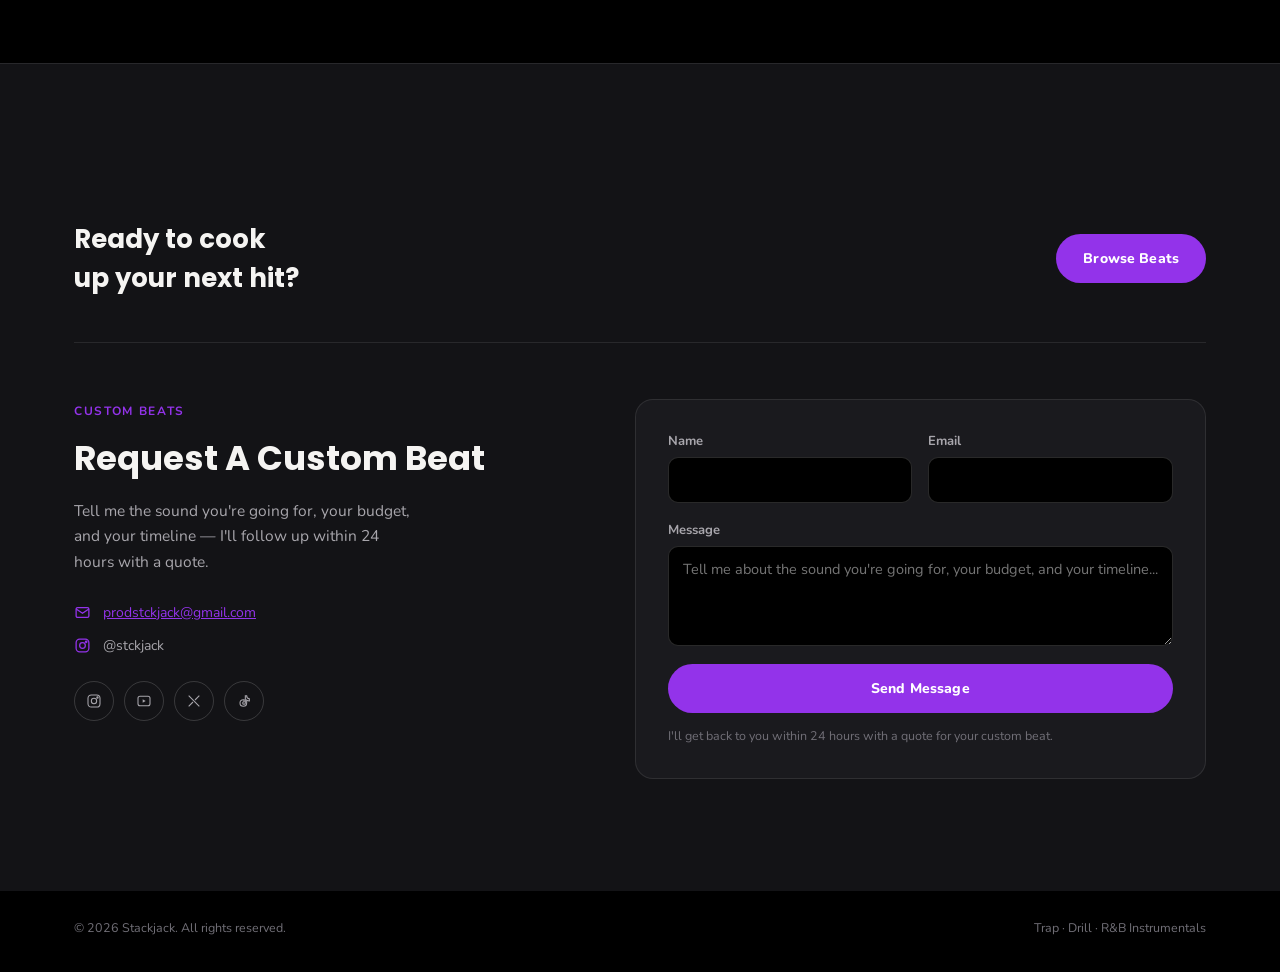
==== commit 0ffe6d2e: "Add Subscription pricing card preview $9.99/mo first month, then $14.99/mo, 6 beats/month. Subscribe" ====
--- a/docs/index.html
+++ b/docs/index.html
@@ -173,6 +173,23 @@
         </ul>
       </div>
 
+      <div class="price-card featured">
+        <span class="price-tag">Best Value</span>
+        <div class="price-head">
+          <h3>Subscription</h3>
+          <p class="note">6 fresh beats every month</p>
+        </div>
+        <div class="price-amount">$9.99<span>/mo first month</span></div>
+        <p class="price-sub">Then <strong>$14.99/mo</strong> — cancel anytime</p>
+        <ul class="price-features">
+          <li><svg width="15" height="15" viewBox="0 0 24 24" fill="none" stroke="currentColor" stroke-width="2.4"><path d="M4 12l6 6L20 6"/></svg>6 MP3 leases per month</li>
+          <li><svg width="15" height="15" viewBox="0 0 24 24" fill="none" stroke="currentColor" stroke-width="2.4"><path d="M4 12l6 6L20 6"/></svg>Same license terms as MP3 Lease</li>
+          <li><svg width="15" height="15" viewBox="0 0 24 24" fill="none" stroke="currentColor" stroke-width="2.4"><path d="M4 12l6 6L20 6"/></svg>Pick any beats from the catalog</li>
+          <li><svg width="15" height="15" viewBox="0 0 24 24" fill="none" stroke="currentColor" stroke-width="2.4"><path d="M4 12l6 6L20 6"/></svg>Cancel anytime, no lock-in</li>
+        </ul>
+        <button type="button" class="btn btn-block js-buy" data-license="Subscription">Subscribe</button>
+      </div>
+
       <div class="price-card">
         <div class="price-head">
           <h3>Custom Beats</h3>
--- a/docs/styles.css
+++ b/docs/styles.css
@@ -157,7 +157,7 @@
   .back-link:hover{color:var(--accent);}
 
   /* pricing */
-  .pricing-grid{display:grid; grid-template-columns:repeat(2, minmax(0,1fr)); gap:20px;}
+  .pricing-grid{display:grid; grid-template-columns:repeat(3, minmax(0,1fr)); gap:20px;}
   .price-card{
     position:relative; background:var(--panel); border:1px solid var(--line); border-radius:16px;
     padding:30px 24px; display:flex; flex-direction:column; gap:22px;
@@ -172,6 +172,8 @@
   .price-head .note{font-size:13px; color:var(--ash);}
   .price-amount{font-family:var(--disp); font-size:34px; font-weight:700;}
   .price-amount span{font-family:var(--body); font-size:14px; color:var(--ash); font-weight:600;}
+  .price-sub{font-size:12.5px; color:var(--ash); margin-top:-14px;}
+  .price-sub strong{color:var(--smoke); font-weight:600;}
   .price-features{list-style:none; margin:0; padding:0; display:flex; flex-direction:column; gap:11px;}
   .price-features li{display:flex; align-items:flex-start; gap:9px; font-size:13.5px; color:var(--smoke); line-height:1.5;}
   .price-features svg{flex-shrink:0; margin-top:2px; color:var(--accent);}
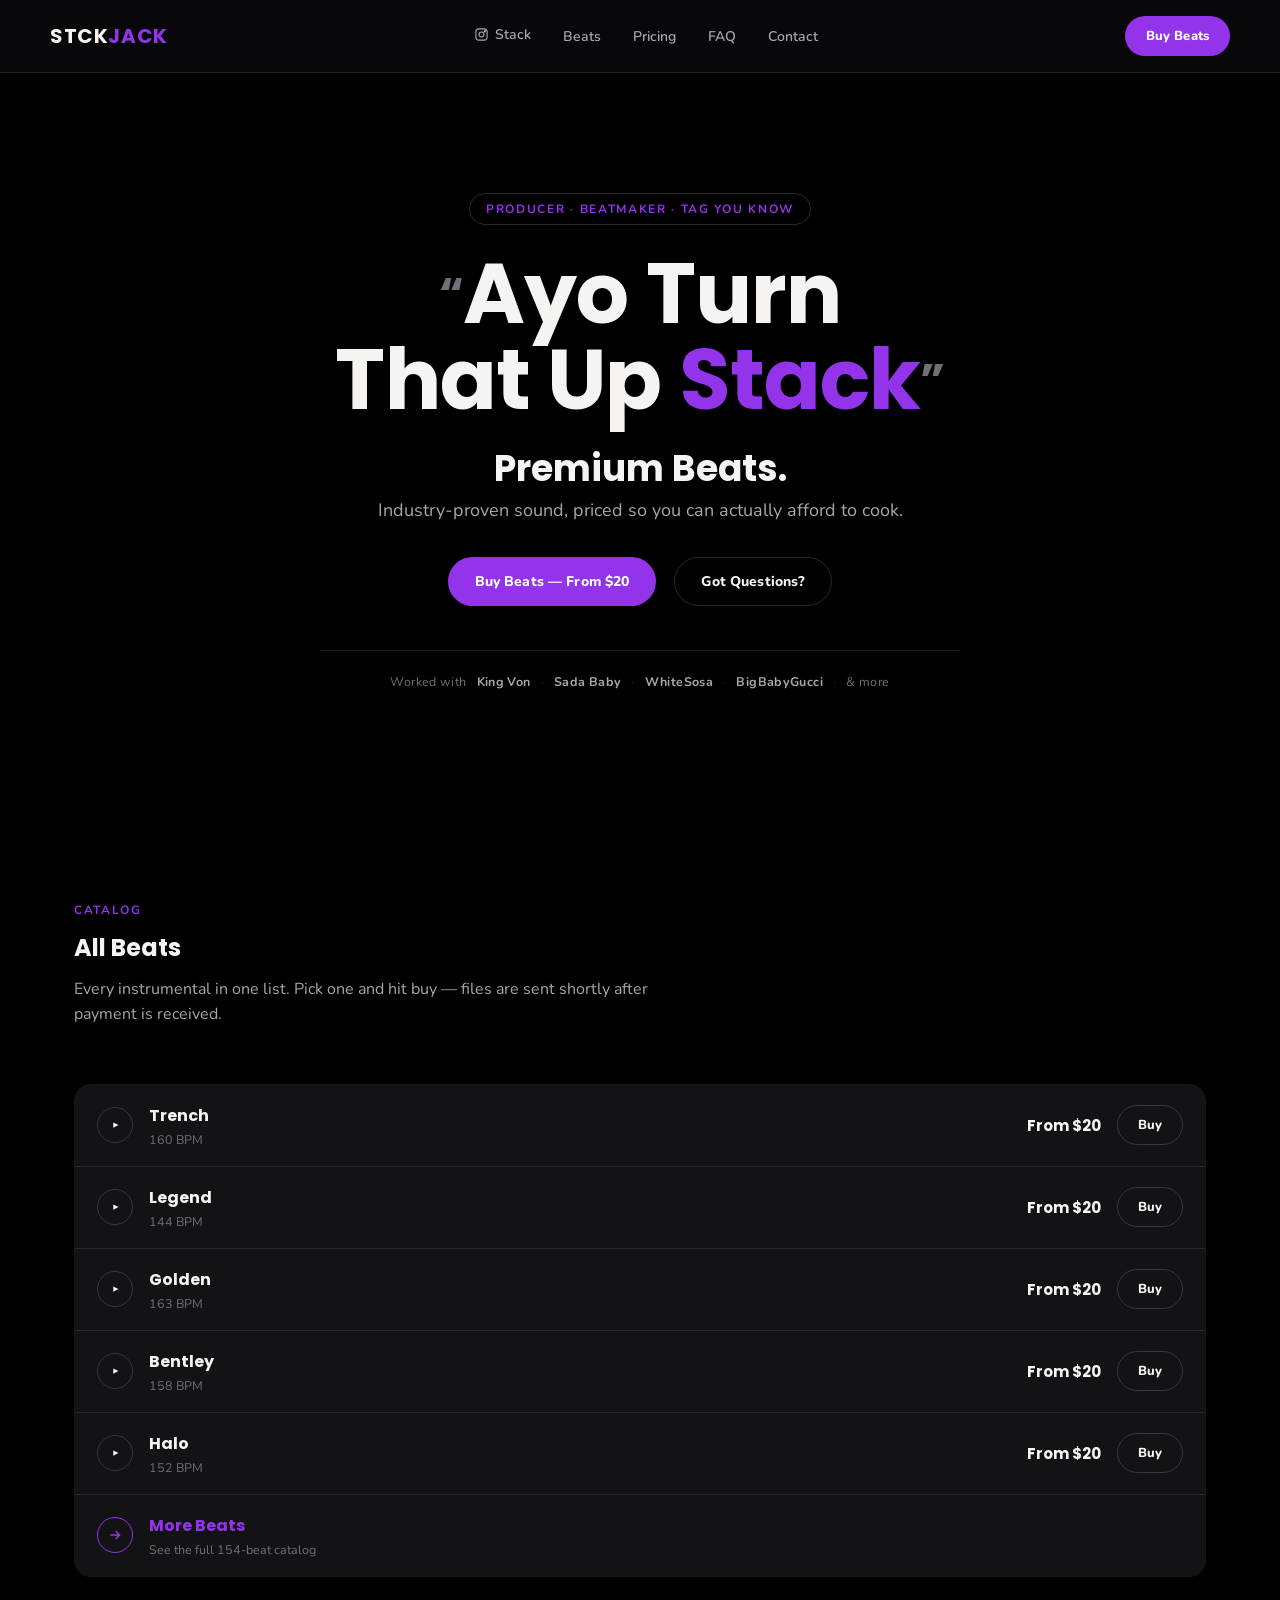
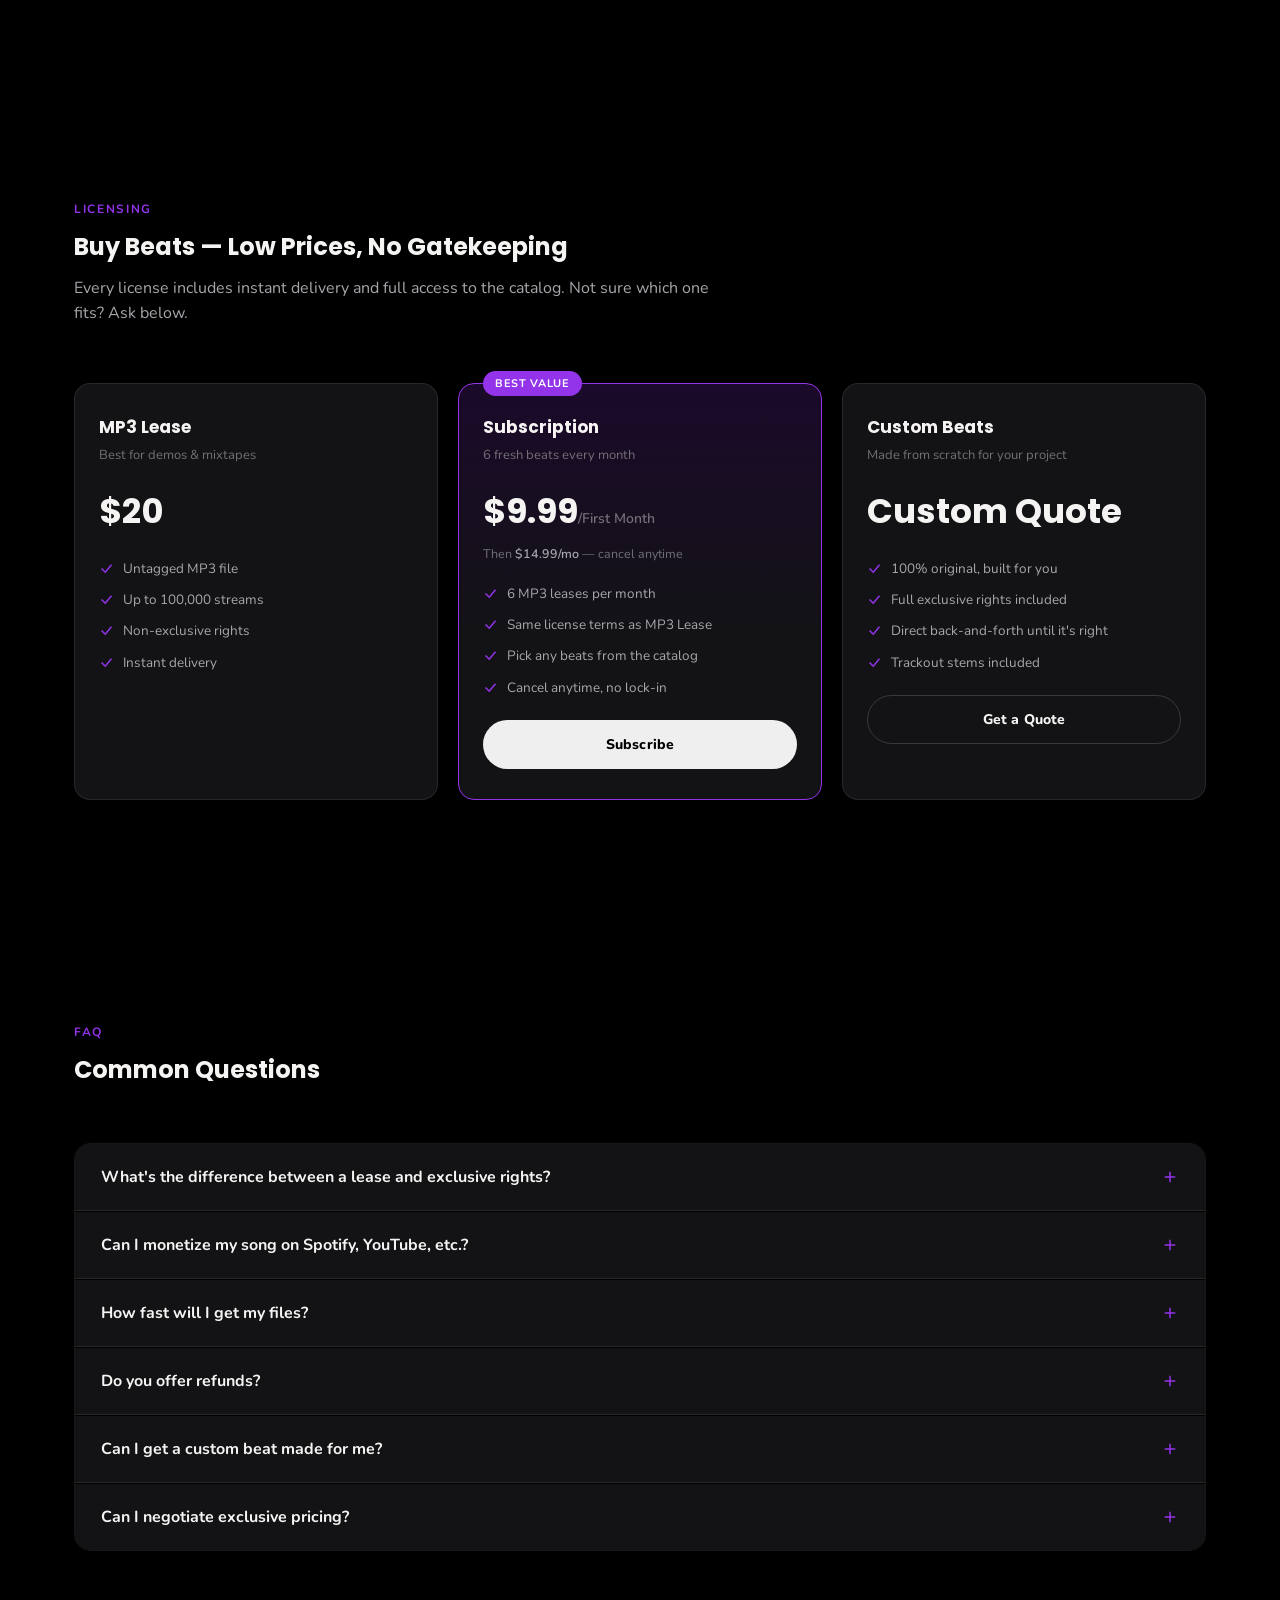
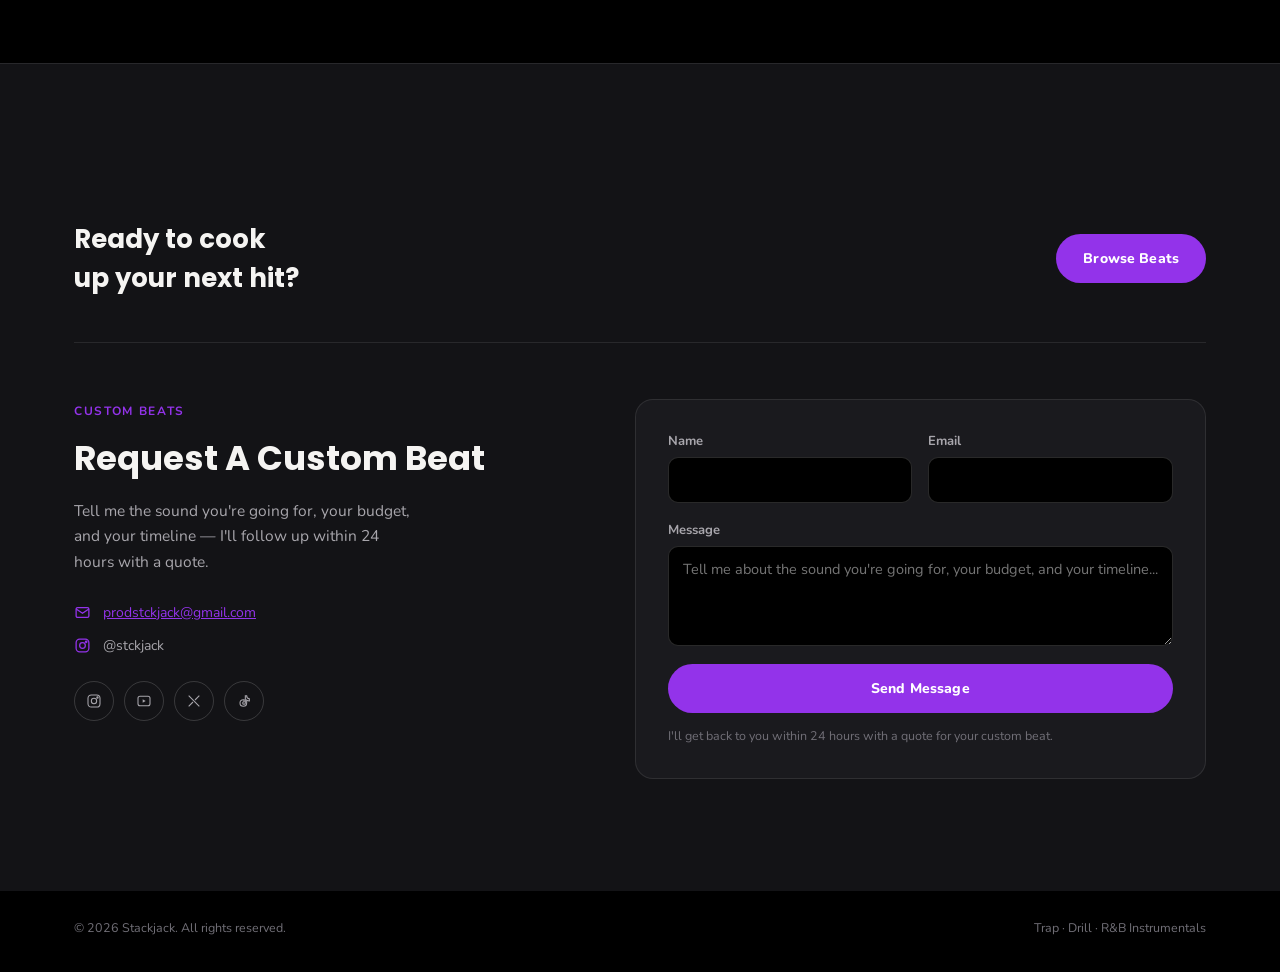
==== commit 392ff25e: "Change subscription price label to "/First Month"" ====
--- a/docs/index.html
+++ b/docs/index.html
@@ -179,7 +179,7 @@
           <h3>Subscription</h3>
           <p class="note">6 fresh beats every month</p>
         </div>
-        <div class="price-amount">$9.99<span>/mo first month</span></div>
+        <div class="price-amount">$9.99<span>/First Month</span></div>
         <p class="price-sub">Then <strong>$14.99/mo</strong> — cancel anytime</p>
         <ul class="price-features">
           <li><svg width="15" height="15" viewBox="0 0 24 24" fill="none" stroke="currentColor" stroke-width="2.4"><path d="M4 12l6 6L20 6"/></svg>6 MP3 leases per month</li>
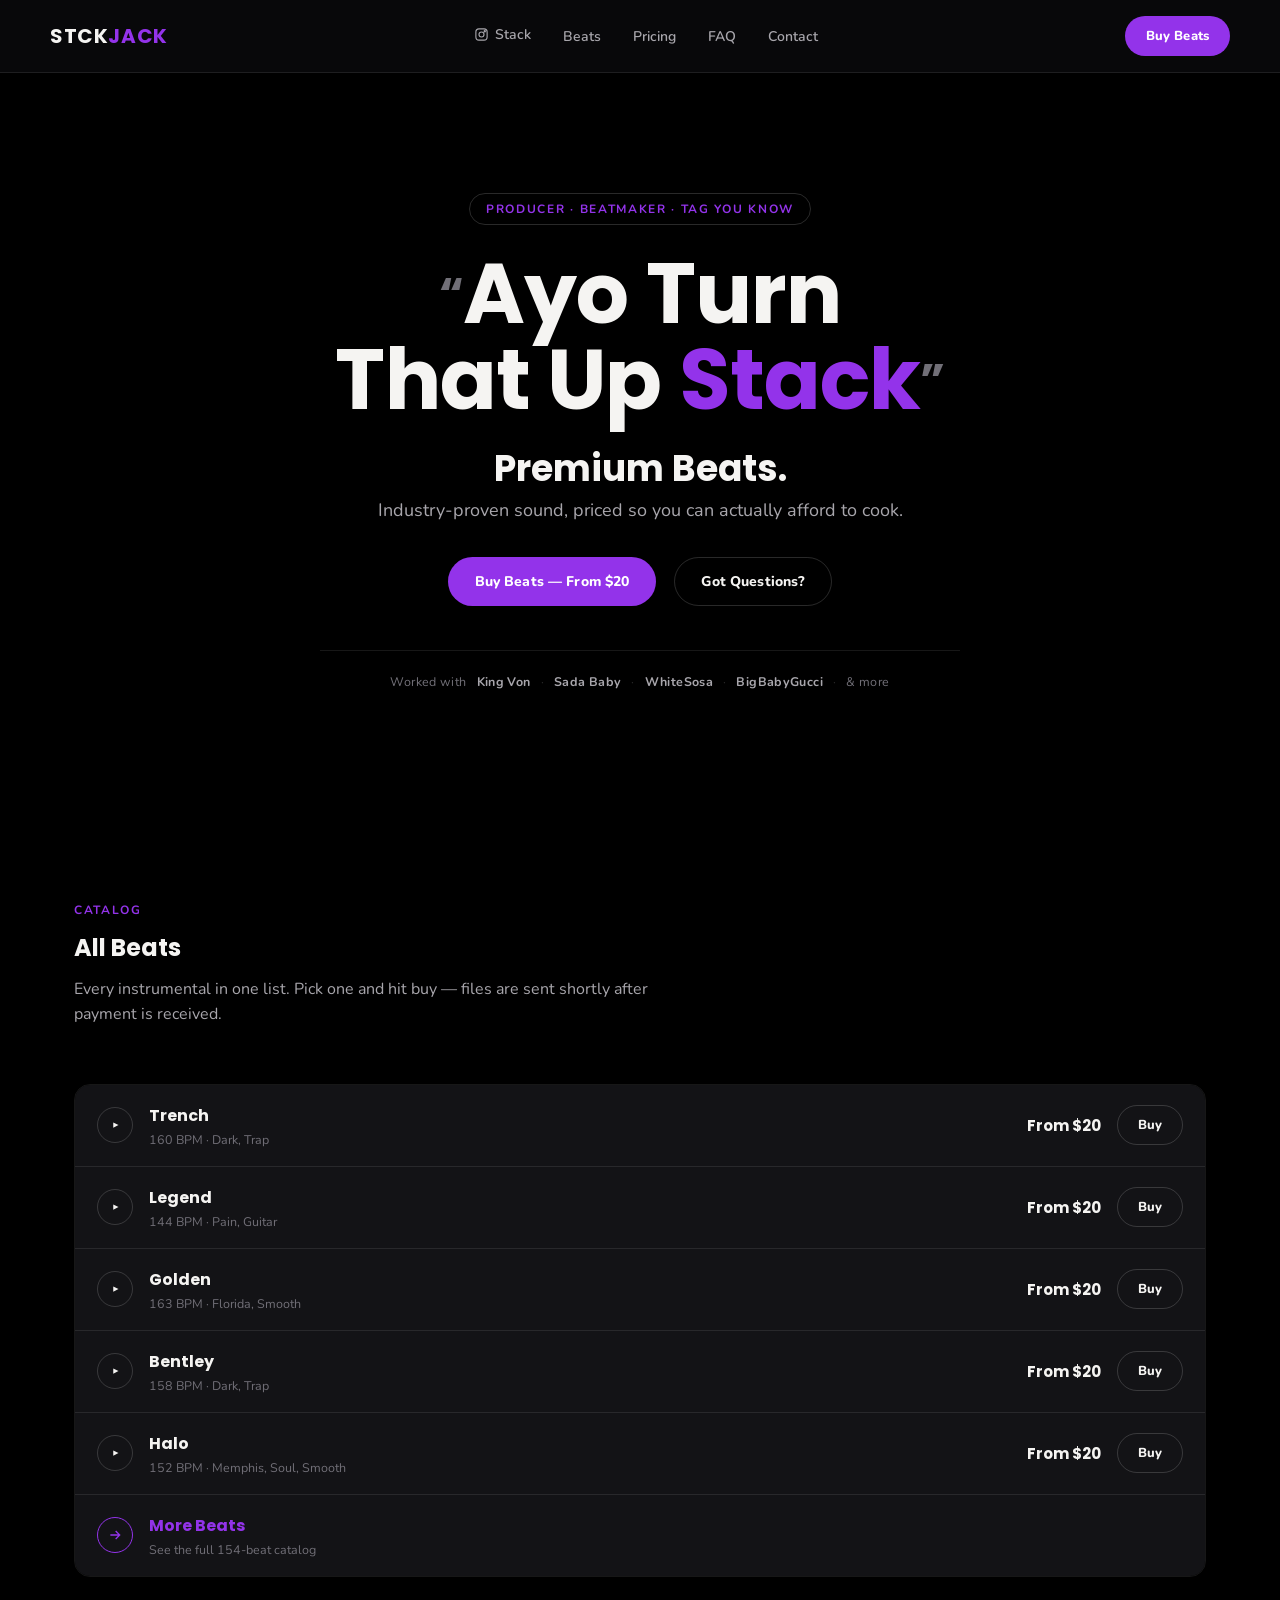
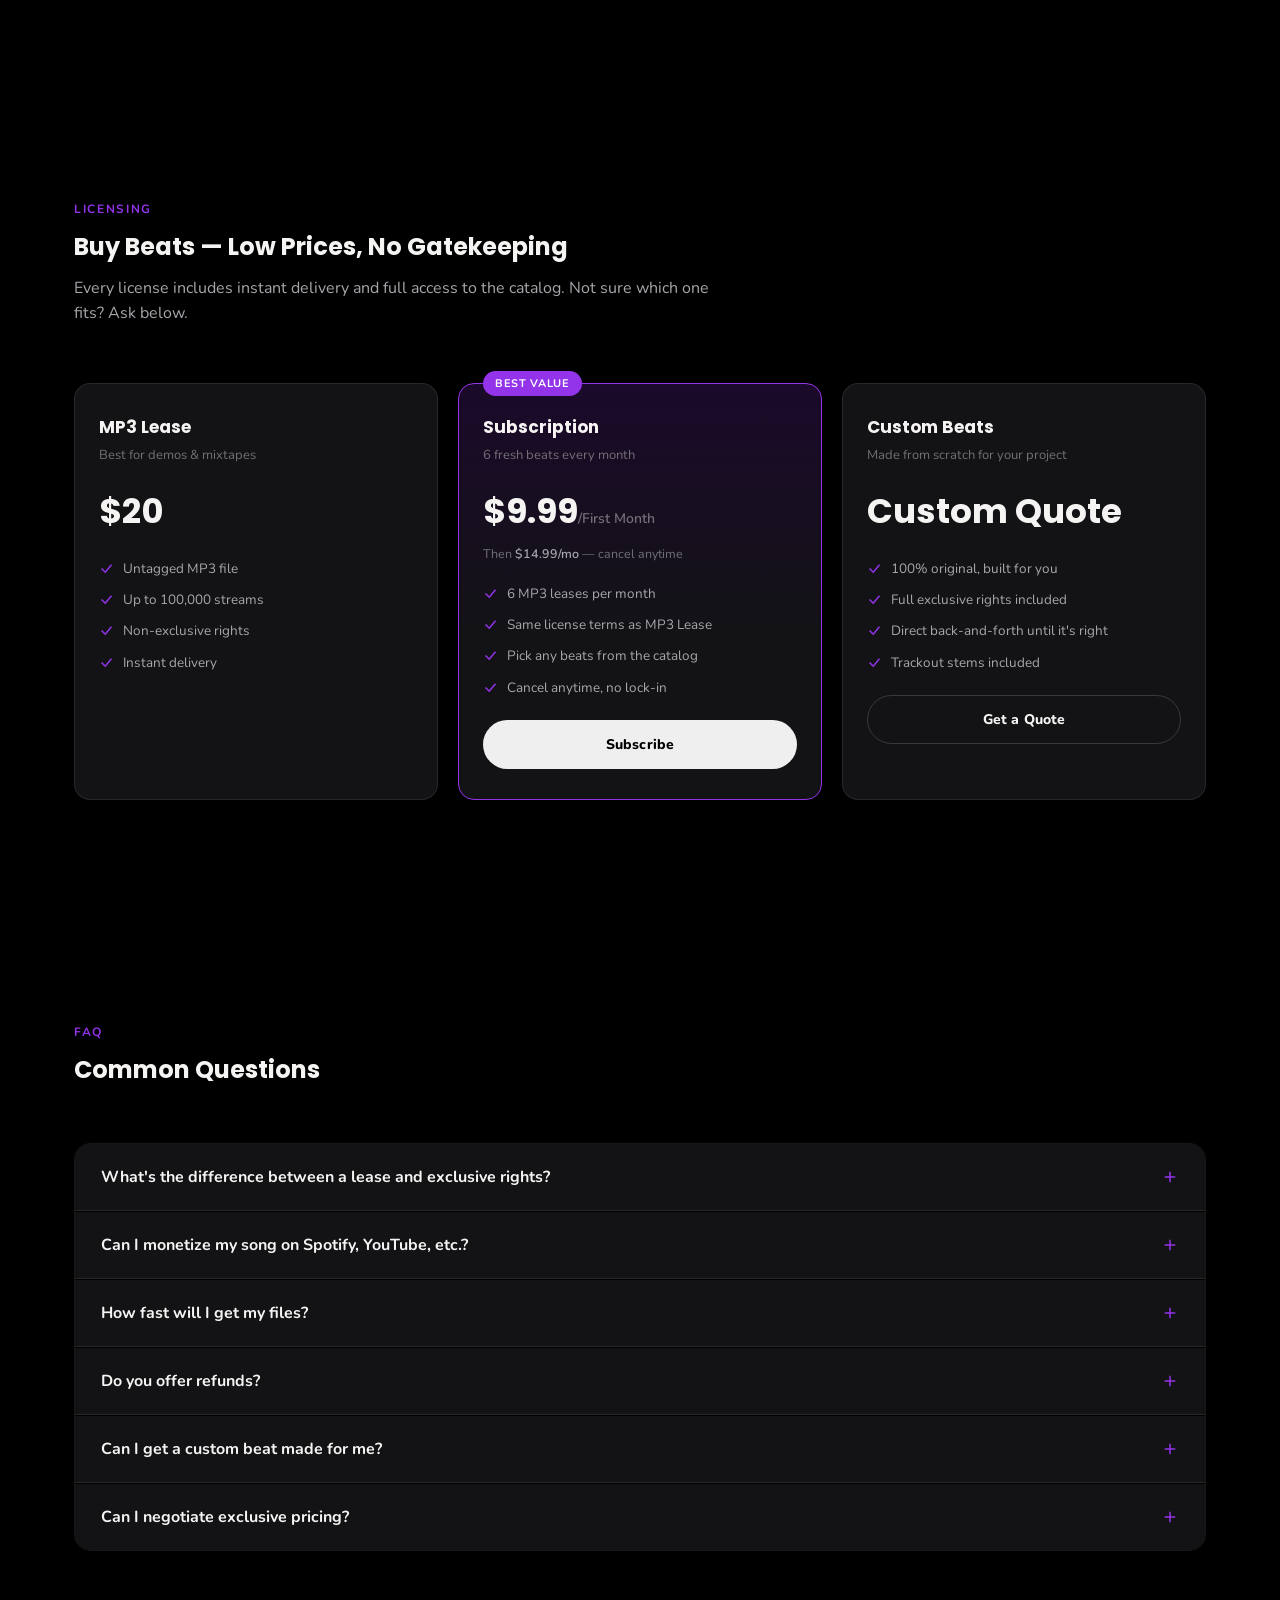
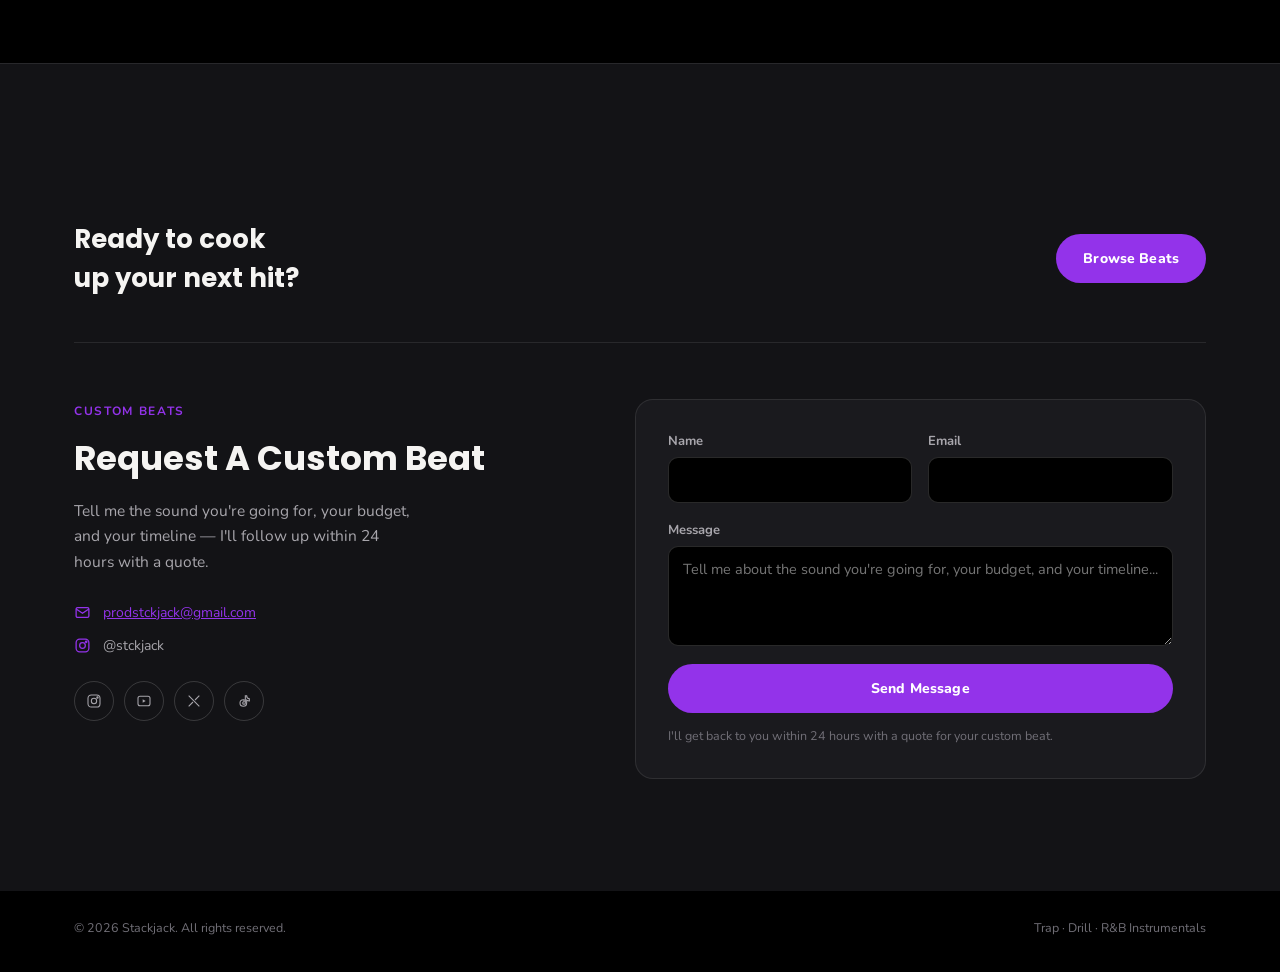
==== commit 67587d16: "Add genre/style tags to beats and genre filter tabs on the catalog page Each beat row now shows its " ====
--- a/docs/index.html
+++ b/docs/index.html
@@ -88,7 +88,7 @@
         <audio class="beat-audio" preload="none" src="previews/trench.mp3"></audio>
         <div class="beat-row-info">
           <span class="beat-row-title">Trench</span>
-          <span class="beat-row-tags">160 BPM</span>
+          <span class="beat-row-tags">160 BPM · Dark, Trap</span>
           <span class="beat-row-error">Preview unavailable — check the previews/ folder</span>
         </div>
         <span class="beat-row-price">From $20</span>
@@ -99,7 +99,7 @@
         <audio class="beat-audio" preload="none" src="previews/legend.mp3"></audio>
         <div class="beat-row-info">
           <span class="beat-row-title">Legend</span>
-          <span class="beat-row-tags">144 BPM</span>
+          <span class="beat-row-tags">144 BPM · Pain, Guitar</span>
           <span class="beat-row-error">Preview unavailable — check the previews/ folder</span>
         </div>
         <span class="beat-row-price">From $20</span>
@@ -110,7 +110,7 @@
         <audio class="beat-audio" preload="none" src="previews/golden.mp3"></audio>
         <div class="beat-row-info">
           <span class="beat-row-title">Golden</span>
-          <span class="beat-row-tags">163 BPM</span>
+          <span class="beat-row-tags">163 BPM · Florida, Smooth</span>
           <span class="beat-row-error">Preview unavailable — check the previews/ folder</span>
         </div>
         <span class="beat-row-price">From $20</span>
@@ -121,7 +121,7 @@
         <audio class="beat-audio" preload="none" src="previews/bentley.mp3"></audio>
         <div class="beat-row-info">
           <span class="beat-row-title">Bentley</span>
-          <span class="beat-row-tags">158 BPM</span>
+          <span class="beat-row-tags">158 BPM · Dark, Trap</span>
           <span class="beat-row-error">Preview unavailable — check the previews/ folder</span>
         </div>
         <span class="beat-row-price">From $20</span>
@@ -132,7 +132,7 @@
         <audio class="beat-audio" preload="none" src="previews/halo.mp3"></audio>
         <div class="beat-row-info">
           <span class="beat-row-title">Halo</span>
-          <span class="beat-row-tags">152 BPM</span>
+          <span class="beat-row-tags">152 BPM · Memphis, Soul, Smooth</span>
           <span class="beat-row-error">Preview unavailable — check the previews/ folder</span>
         </div>
         <span class="beat-row-price">From $20</span>
--- a/docs/styles.css
+++ b/docs/styles.css
@@ -156,6 +156,17 @@
   }
   .back-link:hover{color:var(--accent);}
 
+  /* genre filters (beats.html) */
+  .genre-filters{display:flex; flex-wrap:wrap; gap:8px; margin-top:24px;}
+  .genre-filter-btn{
+    font-family:var(--mono); font-size:11.5px; font-weight:700; letter-spacing:.03em; text-transform:uppercase;
+    padding:7px 14px; border-radius:999px; border:1px solid var(--line-strong); background:transparent;
+    color:var(--ash); cursor:pointer; transition:all .15s ease;
+  }
+  .genre-filter-btn:hover{border-color:var(--accent); color:var(--paper);}
+  .genre-filter-btn.active{background:var(--accent); border-color:var(--accent); color:var(--on-accent);}
+  .beat-row.is-hidden{display:none;}
+
   /* pricing */
   .pricing-grid{display:grid; grid-template-columns:repeat(3, minmax(0,1fr)); gap:20px;}
   .price-card{
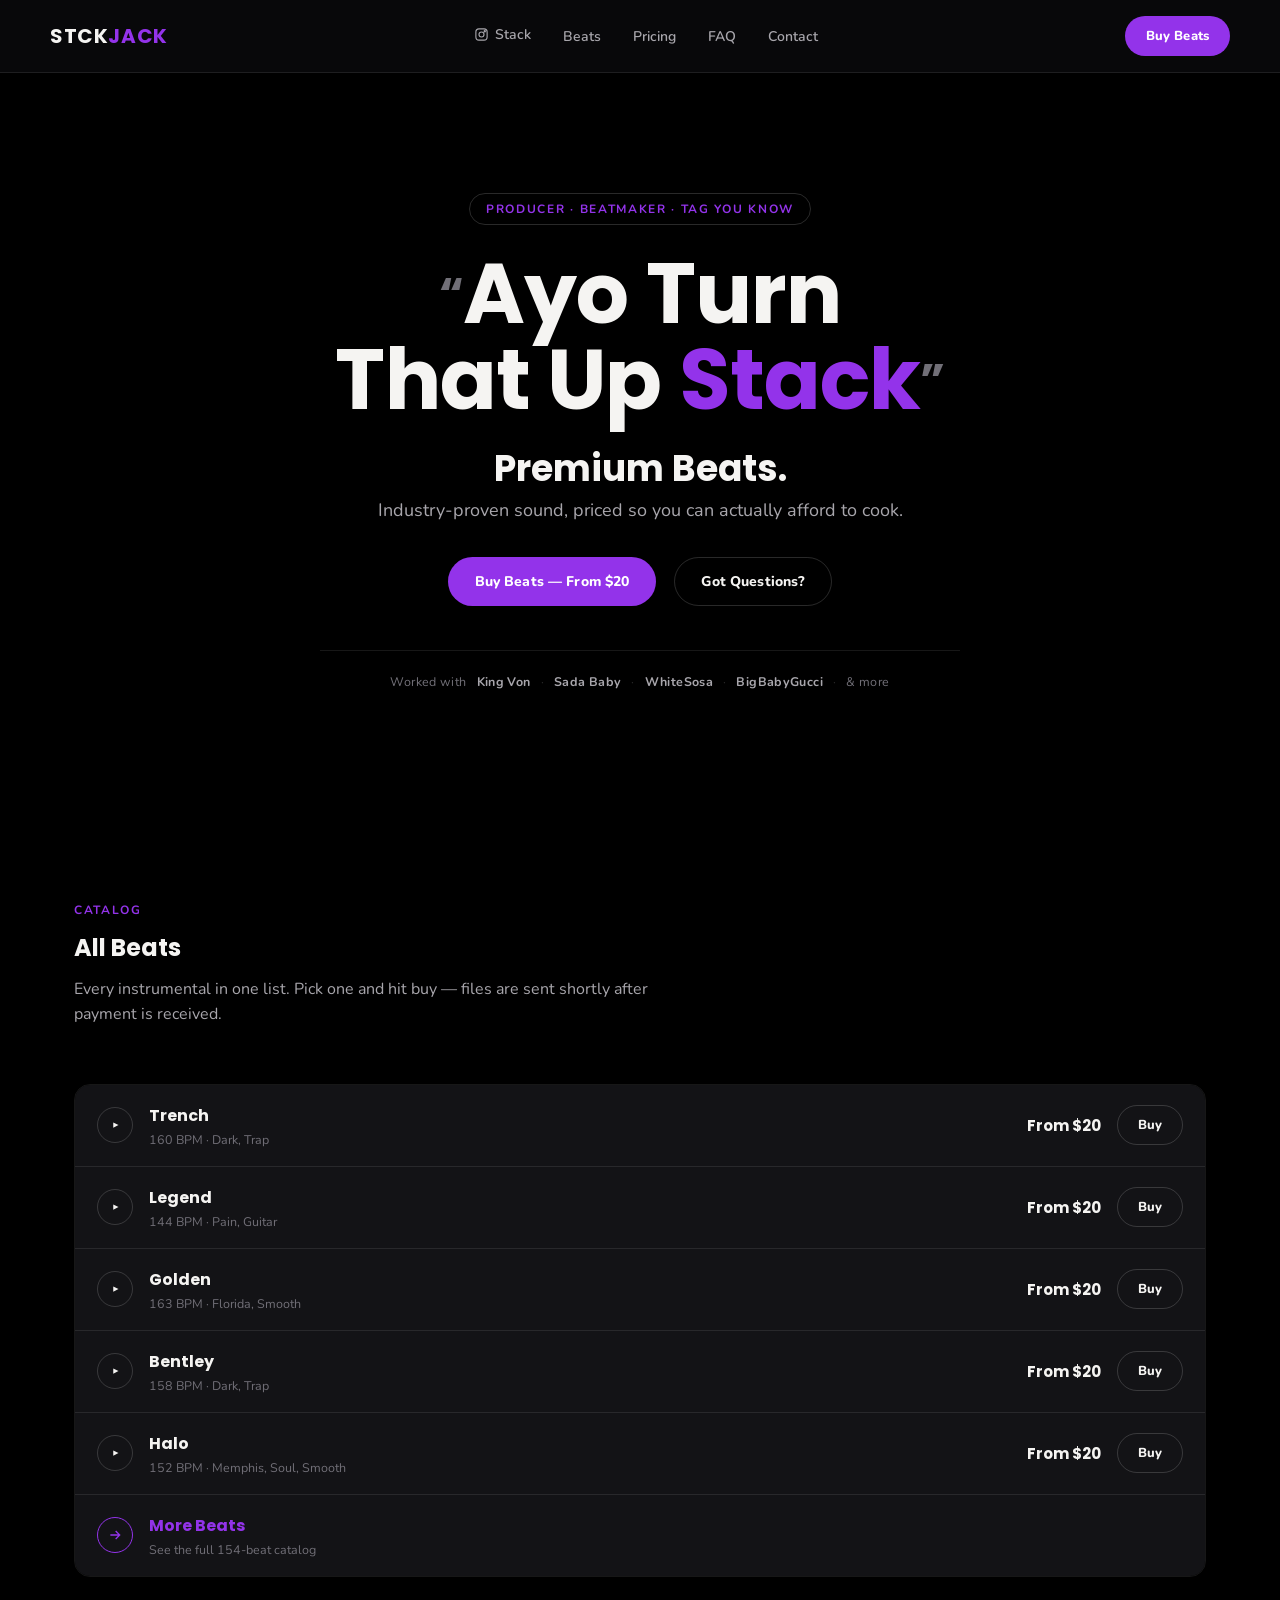
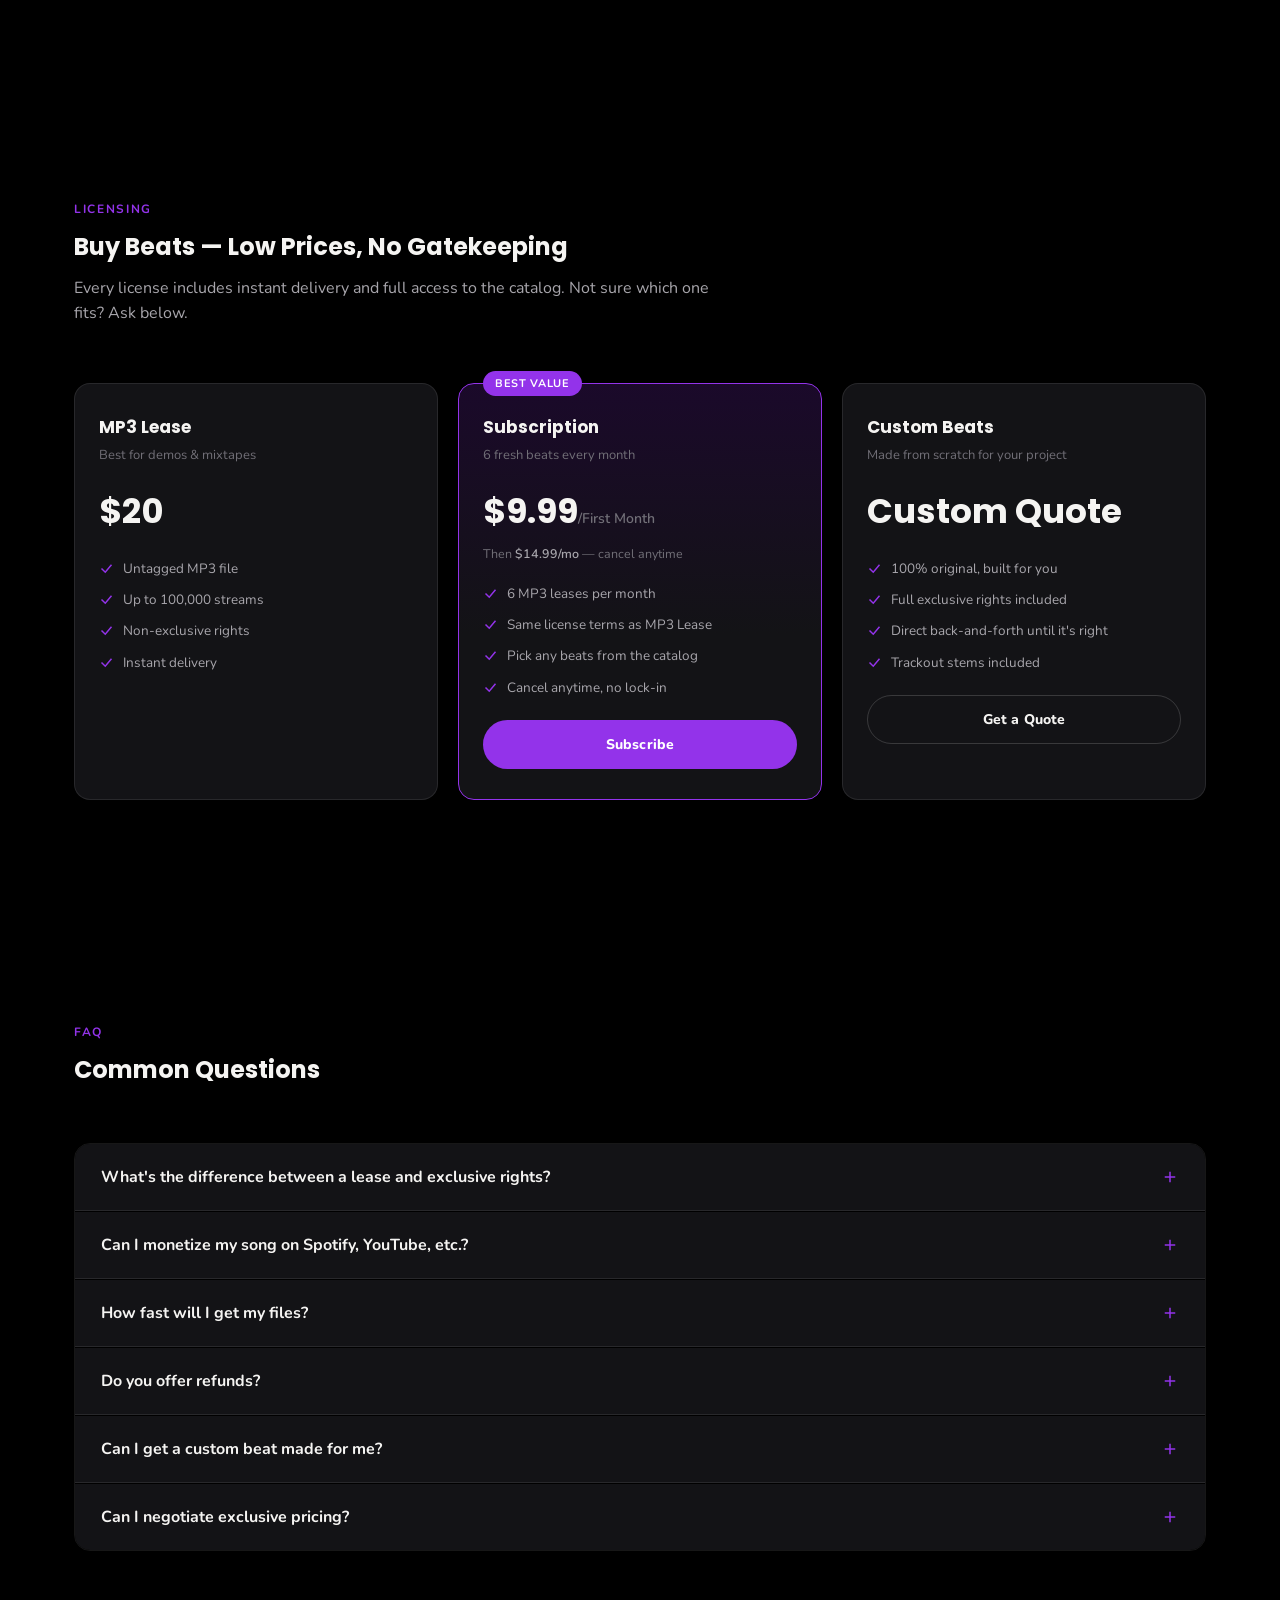
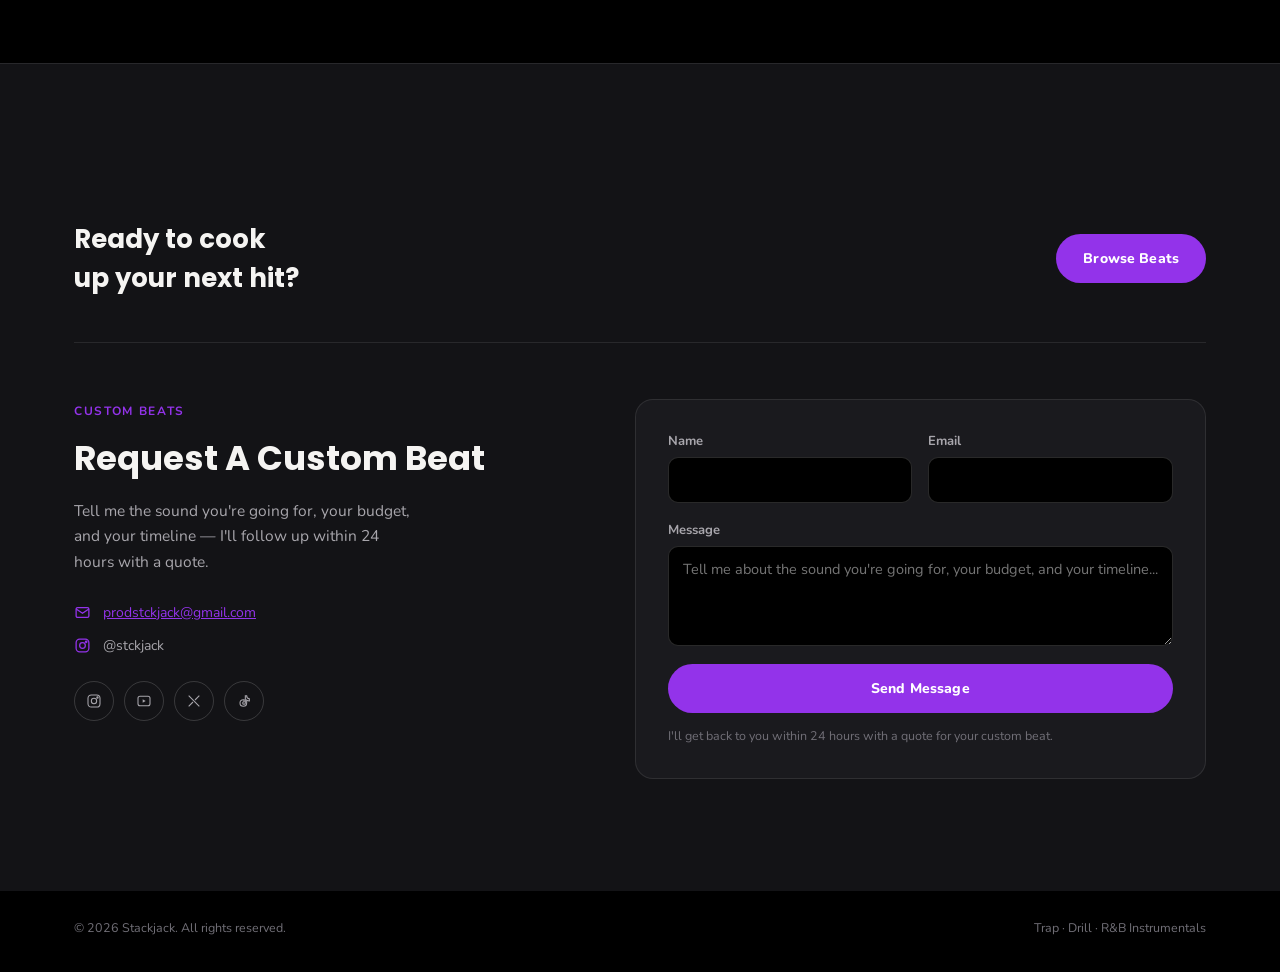
==== commit 6db6ae95: "Wire Subscribe button to live Stripe checkout Points straight to the recurring $14.99/mo Payment Lin" ====
--- a/docs/index.html
+++ b/docs/index.html
@@ -187,7 +187,7 @@
           <li><svg width="15" height="15" viewBox="0 0 24 24" fill="none" stroke="currentColor" stroke-width="2.4"><path d="M4 12l6 6L20 6"/></svg>Pick any beats from the catalog</li>
           <li><svg width="15" height="15" viewBox="0 0 24 24" fill="none" stroke="currentColor" stroke-width="2.4"><path d="M4 12l6 6L20 6"/></svg>Cancel anytime, no lock-in</li>
         </ul>
-        <button type="button" class="btn btn-block js-buy" data-license="Subscription">Subscribe</button>
+        <a href="https://buy.stripe.com/8x2eVfgHT0iecOX3hpdwc01?prefilled_promotion_code=STACK5" class="btn btn-primary btn-block">Subscribe</a>
       </div>
 
       <div class="price-card">
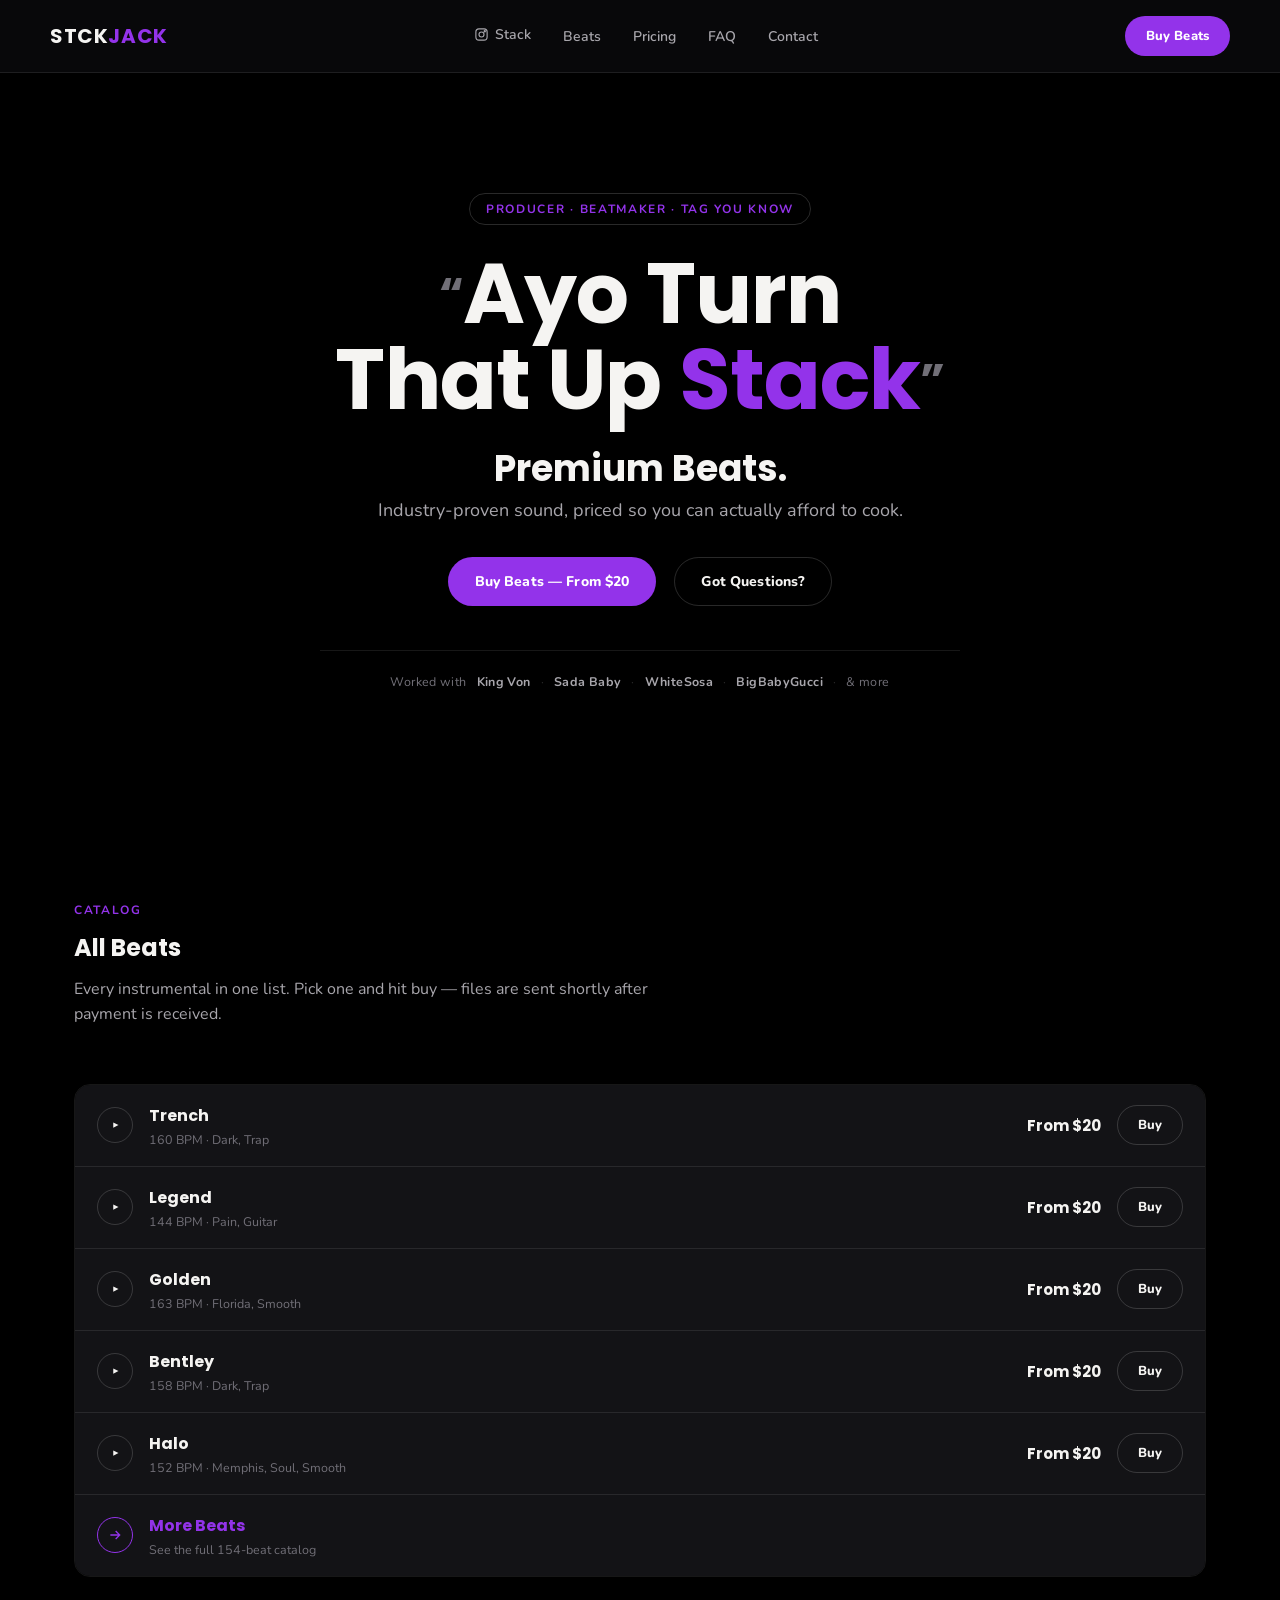
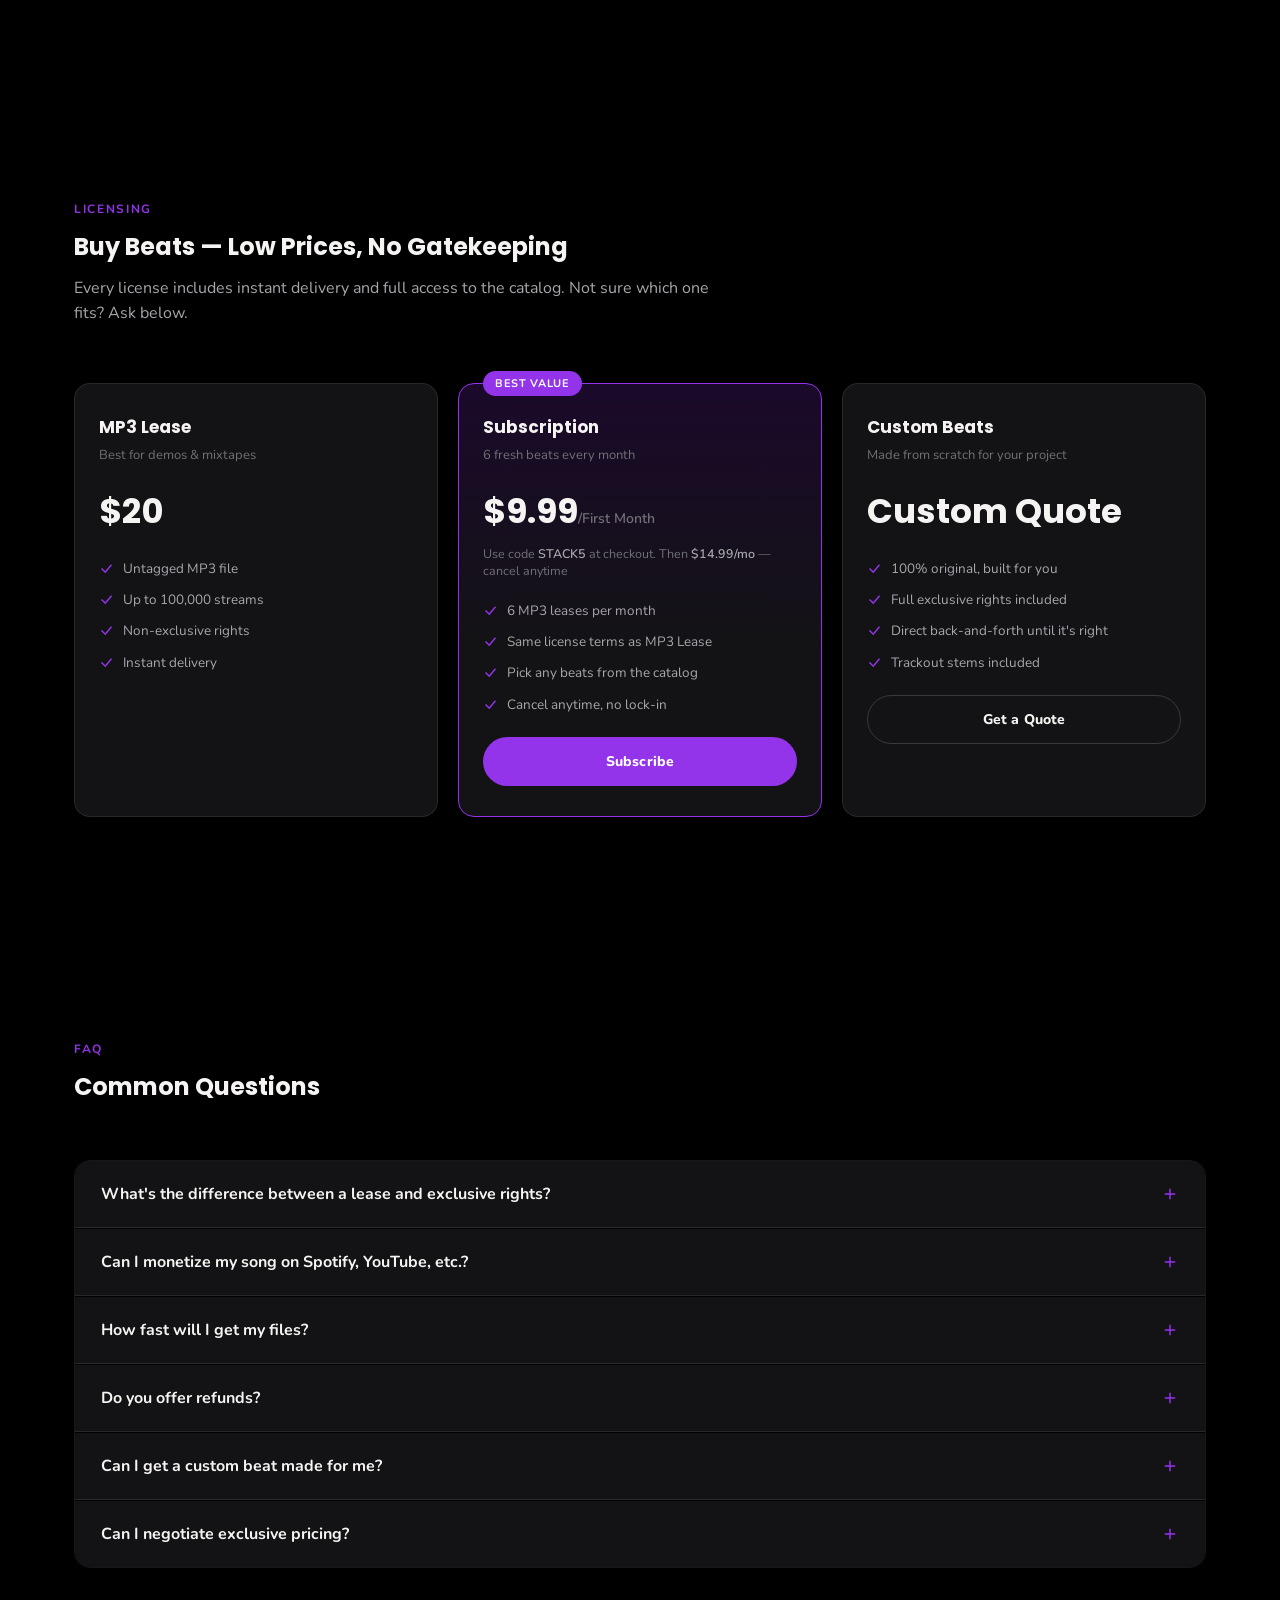
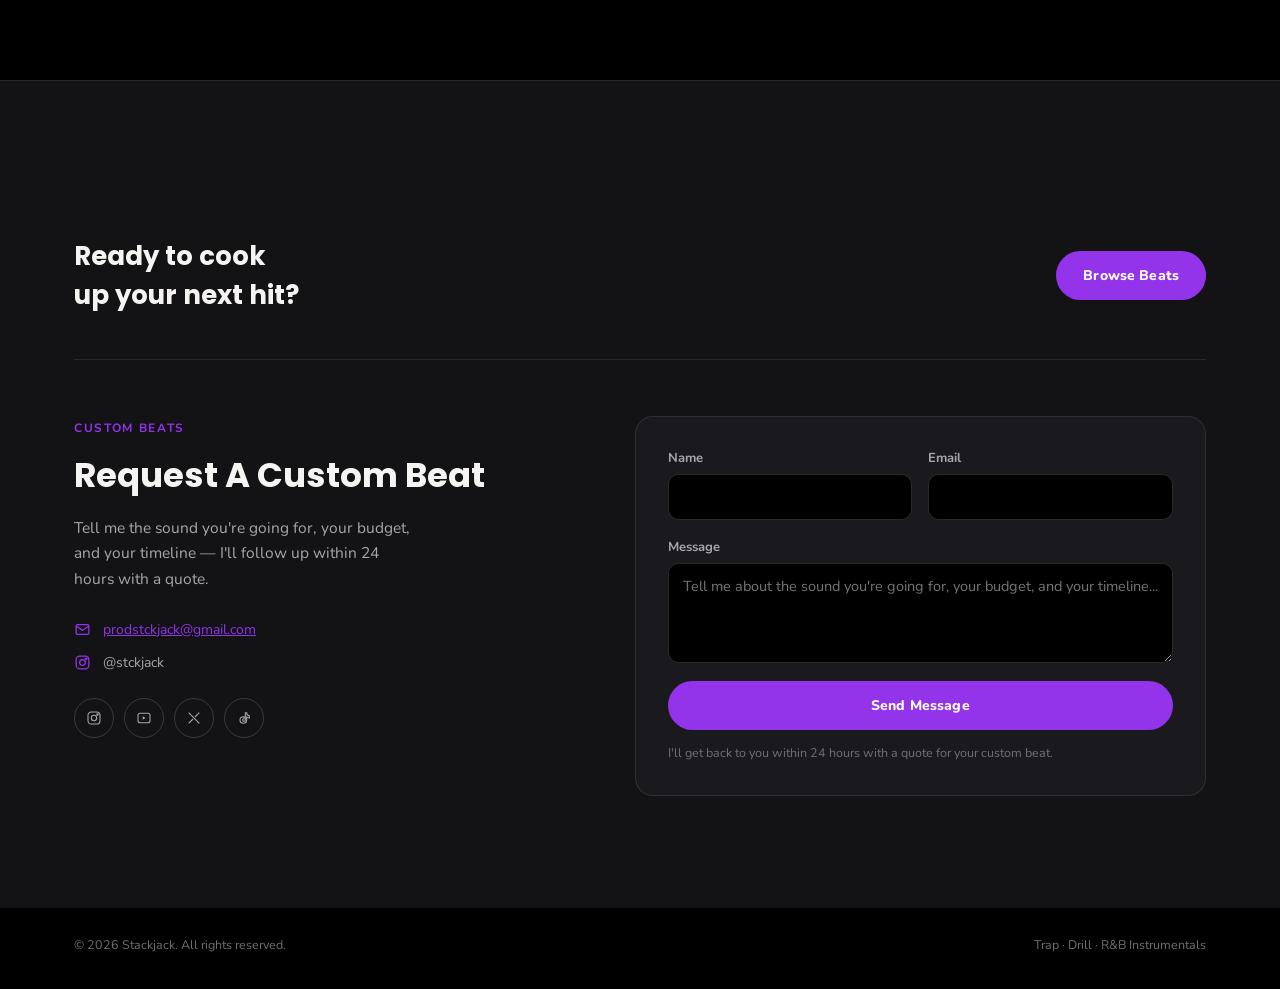
==== commit 30283cd3: "Fix broken promo auto-apply on subscription checkout Stripe Payment Links don't support auto-applyin" ====
--- a/docs/index.html
+++ b/docs/index.html
@@ -180,14 +180,14 @@
           <p class="note">6 fresh beats every month</p>
         </div>
         <div class="price-amount">$9.99<span>/First Month</span></div>
-        <p class="price-sub">Then <strong>$14.99/mo</strong> — cancel anytime</p>
+        <p class="price-sub">Use code <strong>STACK5</strong> at checkout. Then <strong>$14.99/mo</strong> — cancel anytime</p>
         <ul class="price-features">
           <li><svg width="15" height="15" viewBox="0 0 24 24" fill="none" stroke="currentColor" stroke-width="2.4"><path d="M4 12l6 6L20 6"/></svg>6 MP3 leases per month</li>
           <li><svg width="15" height="15" viewBox="0 0 24 24" fill="none" stroke="currentColor" stroke-width="2.4"><path d="M4 12l6 6L20 6"/></svg>Same license terms as MP3 Lease</li>
           <li><svg width="15" height="15" viewBox="0 0 24 24" fill="none" stroke="currentColor" stroke-width="2.4"><path d="M4 12l6 6L20 6"/></svg>Pick any beats from the catalog</li>
           <li><svg width="15" height="15" viewBox="0 0 24 24" fill="none" stroke="currentColor" stroke-width="2.4"><path d="M4 12l6 6L20 6"/></svg>Cancel anytime, no lock-in</li>
         </ul>
-        <a href="https://buy.stripe.com/8x2eVfgHT0iecOX3hpdwc01?prefilled_promotion_code=STACK5" class="btn btn-primary btn-block">Subscribe</a>
+        <a href="beats.html?mode=subscribe" class="btn btn-primary btn-block">Subscribe</a>
       </div>
 
       <div class="price-card">
--- a/docs/styles.css
+++ b/docs/styles.css
@@ -156,6 +156,21 @@
   }
   .back-link:hover{color:var(--accent);}
 
+  /* subscribe picker (beats.html?mode=subscribe) */
+  .subscribe-banner{
+    position:sticky; top:65px; z-index:40; background:var(--accent); color:var(--on-accent);
+    padding:14px 24px;
+  }
+  .subscribe-banner-inner{
+    max-width:var(--max); margin:0 auto;
+    display:flex; align-items:center; justify-content:space-between; gap:16px; flex-wrap:wrap;
+  }
+  .subscribe-banner-text{font-size:13.5px; font-weight:600;}
+  .subscribe-banner #subscribe-continue{background:var(--on-accent); color:var(--accent); border-color:var(--on-accent);}
+  .subscribe-banner #subscribe-continue:disabled{opacity:.5; cursor:not-allowed;}
+  .subscribe-banner #subscribe-continue:not(:disabled):hover{filter:brightness(.95); transform:translateY(-1px);}
+  .js-buy-track.is-picked{background:var(--accent); color:var(--on-accent); border-color:var(--accent);}
+
   /* genre filters (beats.html) */
   .genre-filters{display:flex; flex-wrap:wrap; gap:8px; margin-top:24px;}
   .genre-filter-btn{
